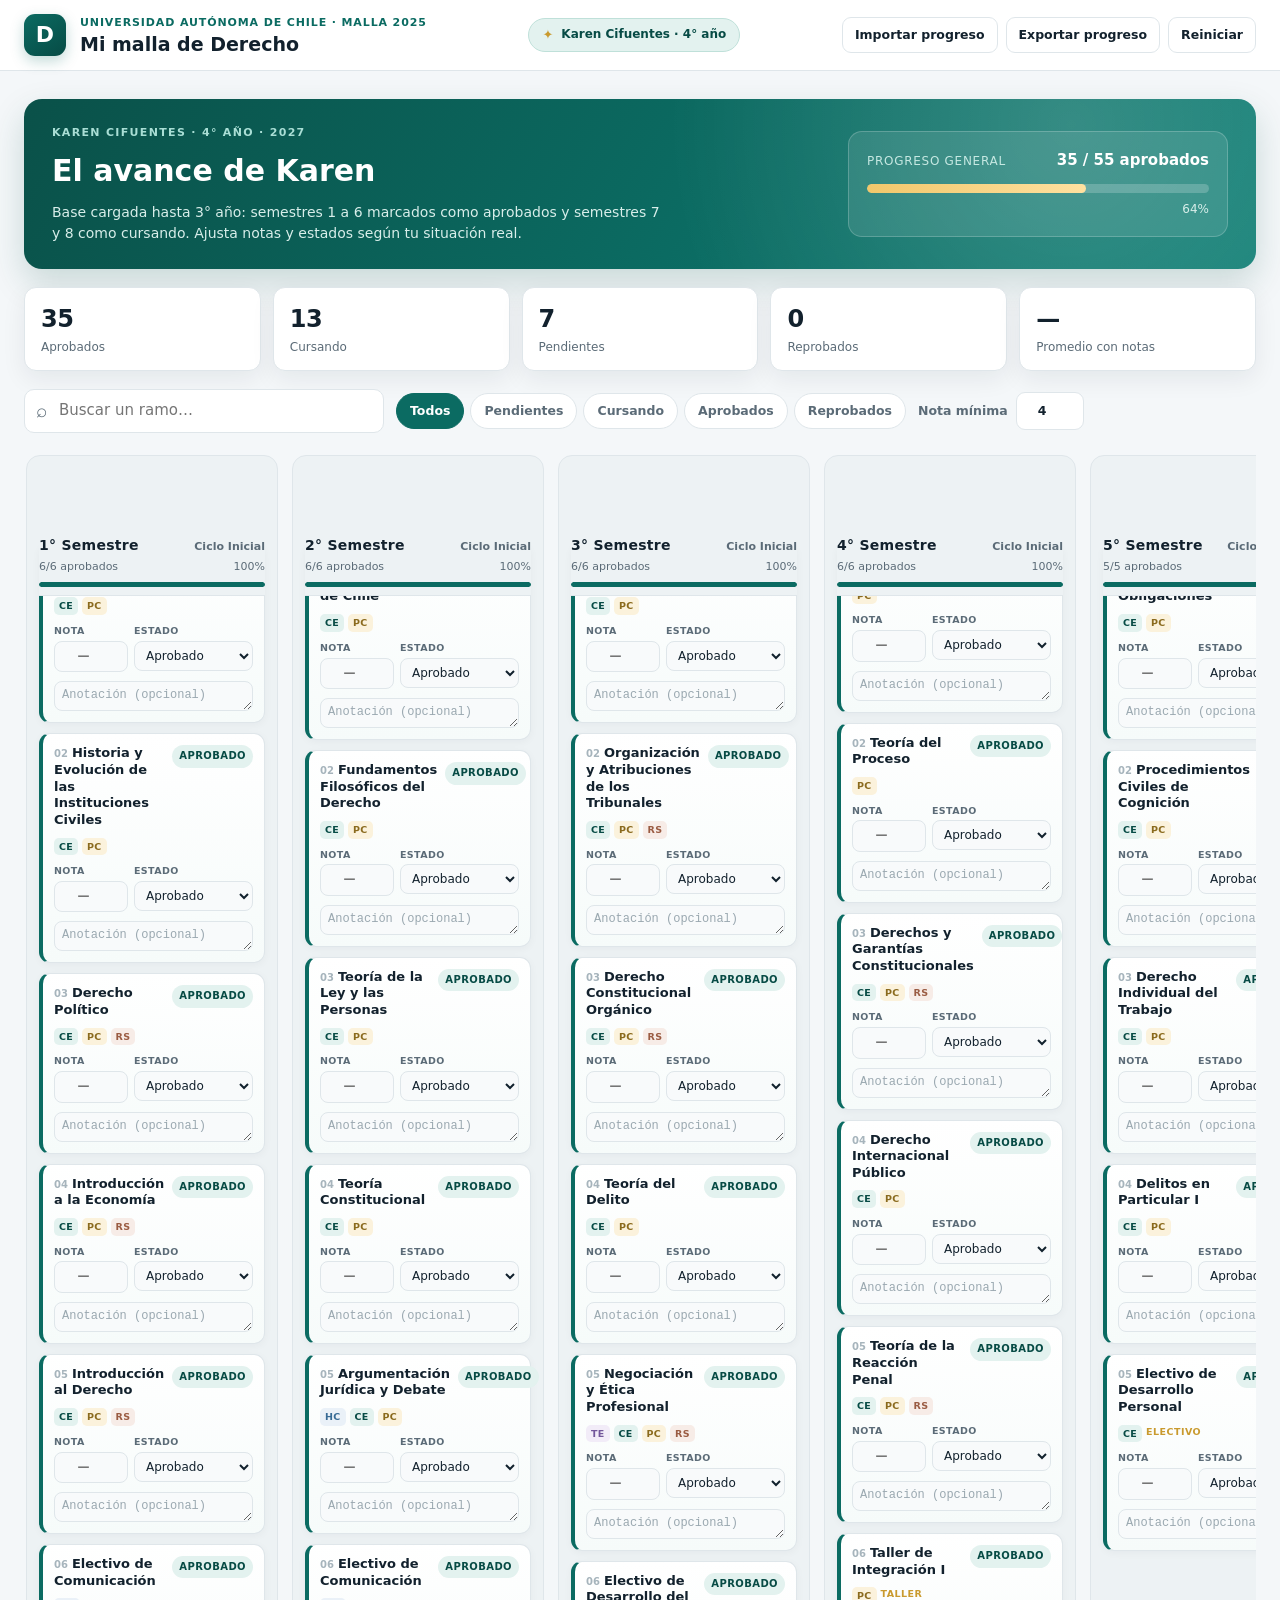
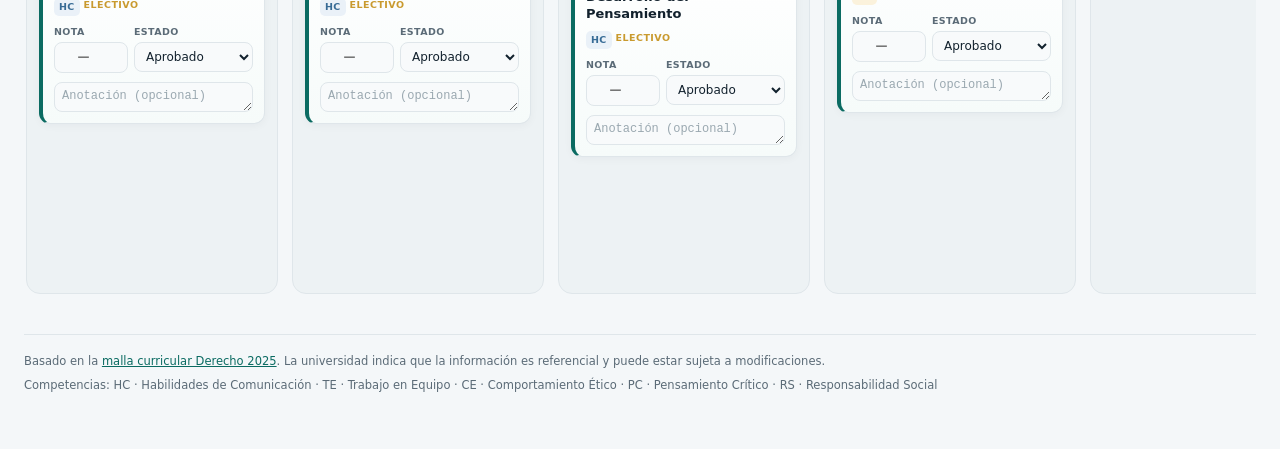
==== karen.html @ bddf2eb9 "Add files via upload" ====
<!doctype html>
<html lang="es-CL">
<head>
  <meta charset="utf-8">
  <meta name="viewport" content="width=device-width, initial-scale=1">
  <meta name="description" content="Seguimiento personal de notas y avance de la malla de Derecho 2025 de la Universidad Autónoma de Chile.">
  <title>La malla de Karen · Derecho UAutónoma 2025</title>
  <link rel="stylesheet" href="styles.css">
</head>
<body>
  <header class="topbar">
    <div class="topbar-inner">
      <div class="brand">
        <div class="brand-mark" aria-hidden="true">D</div>
        <div>
          <p class="brand-kicker">Universidad Autónoma de Chile · Malla 2025</p>
          <h1>Mi malla de Derecho</h1>
        </div>
      </div>
      <div class="perfil-chip" id="perfil-chip" hidden></div>
      <div class="topbar-actions">
        <button type="button" class="btn btn-ghost" id="btn-importar">Importar progreso</button>
        <button type="button" class="btn btn-ghost" id="btn-exportar">Exportar progreso</button>
        <button type="button" class="btn btn-ghost btn-danger" id="btn-reiniciar">Reiniciar</button>
        <input type="file" id="archivo-importar" accept="application/json,.json" hidden>
      </div>
    </div>
  </header>

  <main>
    <section class="hero" aria-labelledby="resumen-titulo">
      <div class="hero-copy">
        <p class="eyebrow">Licenciatura en Ciencias Jurídicas · Abogacía</p>
        <h2 id="resumen-titulo">Tu avance, ramo a ramo</h2>
        <p class="hero-text">
          Anota tus calificaciones y comentarios. Los ramos con nota igual o superior al mínimo
          se marcan automáticamente como aprobados. Todo se guarda en este navegador.
        </p>
      </div>

      <div class="progress-card">
        <div class="progress-head">
          <span class="progress-label">Progreso general</span>
          <strong id="avance-texto">0 / 55 aprobados</strong>
        </div>
        <div class="progress-track" role="progressbar" aria-valuemin="0" aria-valuemax="100" aria-valuenow="0" id="avance-barra">
          <div class="progress-fill" id="avance-fill"></div>
        </div>
        <span class="progress-pct" id="avance-pct">0%</span>
      </div>
    </section>

    <section class="stats" aria-label="Resumen de tu situación">
      <article class="stat">
        <span class="stat-value" id="stat-aprobados">0</span>
        <span class="stat-label">Aprobados</span>
      </article>
      <article class="stat">
        <span class="stat-value" id="stat-cursando">0</span>
        <span class="stat-label">Cursando</span>
      </article>
      <article class="stat">
        <span class="stat-value" id="stat-pendientes">0</span>
        <span class="stat-label">Pendientes</span>
      </article>
      <article class="stat">
        <span class="stat-value" id="stat-reprobados">0</span>
        <span class="stat-label">Reprobados</span>
      </article>
      <article class="stat">
        <span class="stat-value" id="stat-promedio">—</span>
        <span class="stat-label">Promedio con notas</span>
      </article>
    </section>

    <section class="toolbar" aria-label="Filtros y búsqueda">
      <div class="search-wrap">
        <span class="search-icon" aria-hidden="true">⌕</span>
        <input type="search" id="busqueda" placeholder="Buscar un ramo…" aria-label="Buscar un ramo">
      </div>
      <div class="filters" id="filtros" role="group" aria-label="Filtrar por estado">
        <button type="button" class="chip active" data-filtro="todos">Todos</button>
        <button type="button" class="chip" data-filtro="pendiente">Pendientes</button>
        <button type="button" class="chip" data-filtro="cursando">Cursando</button>
        <button type="button" class="chip" data-filtro="aprobado">Aprobados</button>
        <button type="button" class="chip" data-filtro="reprobado">Reprobados</button>
      </div>
      <label class="minima">
        Nota mínima
        <input type="number" id="nota-minima" min="1" max="7" step="0.1" value="4" aria-label="Nota mínima de aprobación">
      </label>
    </section>

    <section class="malla" id="malla" aria-label="Malla curricular por semestre"></section>

    <p class="empty-state" id="empty-state" hidden>No hay ramos que coincidan con tu búsqueda o filtro.</p>

    <footer class="footer">
      <p>
        Basado en la <a href="https://admision.uautonoma.cl/content/uploads/2025/01/Malla-Derecho-2025.pdf" target="_blank" rel="noopener noreferrer">malla curricular Derecho 2025</a>.
        La universidad indica que la información es referencial y puede estar sujeta a modificaciones.
      </p>
      <p class="leyenda">
        Competencias: HC · Habilidades de Comunicación · TE · Trabajo en Equipo · CE · Comportamiento Ético ·
        PC · Pensamiento Crítico · RS · Responsabilidad Social
      </p>
    </footer>
  </main>

  <div class="toast" id="toast" role="status" aria-live="polite"></div>

  <script src="perfil-karen.js"></script>
  <script src="data.js"></script>
  <script src="app.js"></script>
</body>
</html>
---- styles.css ----
:root {
  --bg: #f4f7f9;
  --surface: #ffffff;
  --surface-soft: #f8fafb;
  --ink: #12212d;
  --ink-soft: #5b6b77;
  --line: #dfe6ea;
  --brand: #0b6b62;
  --brand-dark: #074b45;
  --brand-soft: #e3f2ef;
  --gold: #c99a2e;
  --gold-soft: #fbf2dc;
  --danger: #b4473f;
  --danger-soft: #fae9e7;
  --blue: #2f6f9e;
  --blue-soft: #e7f1f8;
  --shadow: 0 8px 24px rgba(18, 33, 45, 0.07);
  --radius: 14px;
}

* { box-sizing: border-box; }

html { scroll-behavior: smooth; }

body {
  margin: 0;
  min-height: 100vh;
  background: var(--bg);
  color: var(--ink);
  font-family: "Segoe UI", Inter, system-ui, -apple-system, sans-serif;
  font-size: 15px;
  line-height: 1.45;
}

button, input, select { font: inherit; }
button { cursor: pointer; }

.topbar {
  position: sticky;
  top: 0;
  z-index: 20;
  background: rgba(255, 255, 255, 0.94);
  backdrop-filter: blur(10px);
  border-bottom: 1px solid var(--line);
}

.topbar-inner {
  max-width: 1480px;
  margin: 0 auto;
  padding: 14px 24px;
  display: flex;
  align-items: center;
  justify-content: space-between;
  gap: 20px;
  flex-wrap: wrap;
}

.brand { display: flex; align-items: center; gap: 14px; }

.brand-mark {
  width: 42px;
  height: 42px;
  border-radius: 11px;
  background: linear-gradient(145deg, var(--brand), var(--brand-dark));
  color: #fff;
  display: grid;
  place-items: center;
  font-weight: 800;
  font-size: 22px;
  box-shadow: 0 5px 14px rgba(11, 107, 98, 0.25);
}

.brand-kicker {
  margin: 0 0 2px;
  font-size: 11px;
  letter-spacing: 0.08em;
  text-transform: uppercase;
  color: var(--brand);
  font-weight: 700;
}

.brand h1 { margin: 0; font-size: 19px; line-height: 1.2; }

.perfil-chip {
  display: flex;
  align-items: center;
  gap: 8px;
  background: var(--brand-soft);
  color: var(--brand-dark);
  border: 1px solid #bfe0d9;
  border-radius: 999px;
  padding: 7px 13px;
  font-size: 12px;
  font-weight: 700;
}

.perfil-chip::before {
  content: "✦";
  color: var(--gold);
  font-size: 13px;
}

.topbar-actions { display: flex; gap: 8px; flex-wrap: wrap; }

.btn {
  border: 1px solid var(--line);
  background: var(--surface);
  color: var(--ink);
  border-radius: 9px;
  padding: 8px 12px;
  font-size: 12.5px;
  font-weight: 600;
  transition: background 0.15s, border-color 0.15s, color 0.15s;
}

.btn:hover { background: var(--surface-soft); border-color: #c6d2d8; }
.btn-danger:hover { color: var(--danger); border-color: #e2b7b3; background: var(--danger-soft); }

main {
  max-width: 1480px;
  margin: 0 auto;
  padding: 28px 24px 48px;
}

.hero {
  display: grid;
  grid-template-columns: minmax(0, 1fr) minmax(280px, 380px);
  gap: 28px;
  align-items: center;
  padding: 26px 28px;
  border-radius: 18px;
  color: #fff;
  background:
    radial-gradient(circle at 85% 15%, rgba(255, 255, 255, 0.16), transparent 38%),
    linear-gradient(120deg, #0a5149, #0b6b62 55%, #128076);
  box-shadow: 0 14px 34px rgba(7, 75, 69, 0.18);
}

.eyebrow {
  margin: 0 0 8px;
  font-size: 11px;
  letter-spacing: 0.12em;
  text-transform: uppercase;
  color: #a9ded5;
  font-weight: 700;
}

.hero h2 { margin: 0 0 10px; font-size: clamp(22px, 3vw, 30px); }
.hero-text { margin: 0; max-width: 620px; color: #d8eeea; font-size: 14px; }

.progress-card {
  background: rgba(255, 255, 255, 0.1);
  border: 1px solid rgba(255, 255, 255, 0.2);
  border-radius: 14px;
  padding: 18px;
}

.progress-head {
  display: flex;
  justify-content: space-between;
  align-items: baseline;
  gap: 12px;
  margin-bottom: 12px;
}

.progress-label { color: #c6e8e2; font-size: 12px; text-transform: uppercase; letter-spacing: 0.06em; }
.progress-head strong { font-size: 15px; }

.progress-track {
  height: 9px;
  background: rgba(255, 255, 255, 0.2);
  border-radius: 999px;
  overflow: hidden;
}

.progress-fill {
  height: 100%;
  width: 0%;
  border-radius: inherit;
  background: linear-gradient(90deg, #f1c76b, #ffe1a0);
  transition: width 0.35s ease;
}

.progress-pct { display: block; margin-top: 8px; font-size: 12px; color: #d8eeea; text-align: right; }

.stats {
  display: grid;
  grid-template-columns: repeat(5, minmax(0, 1fr));
  gap: 12px;
  margin: 18px 0;
}

.stat {
  background: var(--surface);
  border: 1px solid var(--line);
  border-radius: 12px;
  padding: 14px 16px;
  box-shadow: var(--shadow);
  display: flex;
  flex-direction: column;
  gap: 2px;
}

.stat-value { font-size: 24px; font-weight: 750; letter-spacing: -0.02em; }
.stat-label { font-size: 12px; color: var(--ink-soft); }

.toolbar {
  display: flex;
  align-items: center;
  gap: 12px;
  flex-wrap: wrap;
  margin-bottom: 18px;
}

.search-wrap { position: relative; flex: 1 1 240px; max-width: 360px; }
.search-icon { position: absolute; left: 12px; top: 50%; transform: translateY(-52%); color: var(--ink-soft); font-size: 19px; }

.search-wrap input {
  width: 100%;
  padding: 10px 12px 10px 34px;
  border: 1px solid var(--line);
  border-radius: 10px;
  background: var(--surface);
  color: var(--ink);
  outline: none;
}

.search-wrap input:focus, .minima input:focus { border-color: var(--brand); box-shadow: 0 0 0 3px var(--brand-soft); }

.filters { display: flex; gap: 6px; flex-wrap: wrap; }

.chip {
  border: 1px solid var(--line);
  background: var(--surface);
  color: var(--ink-soft);
  border-radius: 999px;
  padding: 8px 13px;
  font-size: 12.5px;
  font-weight: 600;
}

.chip:hover { border-color: #c6d2d8; color: var(--ink); }
.chip.active { background: var(--brand); border-color: var(--brand); color: #fff; }

.minima {
  display: flex;
  align-items: center;
  gap: 8px;
  font-size: 12.5px;
  color: var(--ink-soft);
  font-weight: 600;
}

.minima input {
  width: 68px;
  padding: 9px 8px;
  border: 1px solid var(--line);
  border-radius: 9px;
  background: var(--surface);
  color: var(--ink);
  outline: none;
  text-align: center;
}

.malla {
  display: grid;
  grid-auto-flow: column;
  grid-auto-columns: minmax(252px, 1fr);
  gap: 14px;
  overflow-x: auto;
  padding: 4px 2px 18px;
  scrollbar-color: #b9c7cd transparent;
}

.semestre {
  background: #edf2f4;
  border: 1px solid var(--line);
  border-radius: var(--radius);
  padding: 12px;
  display: flex;
  flex-direction: column;
  gap: 10px;
  min-width: 0;
}

.semestre-head {
  position: sticky;
  top: 76px;
  background: #edf2f4;
  padding: 4px 0 8px;
  z-index: 2;
  border-bottom: 1px solid var(--line);
}

.semestre-title {
  display: flex;
  align-items: baseline;
  justify-content: space-between;
  gap: 8px;
}

.semestre-title h3 { margin: 0; font-size: 14px; letter-spacing: 0.02em; }
.semestre-title span { font-size: 11px; color: var(--ink-soft); font-weight: 600; }

.semestre-sub { display: flex; justify-content: space-between; font-size: 11px; color: var(--ink-soft); margin-top: 4px; }

.semestre-track { height: 5px; background: #d7e0e4; border-radius: 999px; margin-top: 7px; overflow: hidden; }
.semestre-fill { height: 100%; background: var(--brand); border-radius: inherit; transition: width 0.3s ease; }

.curso {
  background: var(--surface);
  border: 1px solid var(--line);
  border-left: 4px solid #c9d3d8;
  border-radius: 11px;
  padding: 11px;
  box-shadow: 0 2px 8px rgba(18, 33, 45, 0.04);
  display: flex;
  flex-direction: column;
  gap: 9px;
}

.curso.aprobado { border-left-color: var(--brand); background: linear-gradient(180deg, #fff, #f6fbfa); }
.curso.cursando { border-left-color: var(--blue); background: linear-gradient(180deg, #fff, #f6fafd); }
.curso.reprobado { border-left-color: var(--danger); background: linear-gradient(180deg, #fff, #fdf7f6); }

.curso-top { display: flex; justify-content: space-between; align-items: flex-start; gap: 8px; }
.curso-nombre { margin: 0; font-size: 13px; font-weight: 700; line-height: 1.28; }
.curso-num { color: #a6b4bc; font-size: 10px; font-weight: 700; margin-right: 4px; }

.estado {
  flex: 0 0 auto;
  font-size: 10px;
  font-weight: 700;
  text-transform: uppercase;
  letter-spacing: 0.04em;
  border-radius: 999px;
  padding: 4px 7px;
  background: #eef2f4;
  color: var(--ink-soft);
  white-space: nowrap;
}

.estado.aprobado { background: var(--brand-soft); color: var(--brand-dark); }
.estado.cursando { background: var(--blue-soft); color: var(--blue); }
.estado.reprobado { background: var(--danger-soft); color: var(--danger); }

.tags { display: flex; gap: 4px; flex-wrap: wrap; }

.tag {
  font-size: 9.5px;
  font-weight: 800;
  border-radius: 5px;
  padding: 2px 5px;
  background: #f0f3f5;
  color: #61717c;
  letter-spacing: 0.03em;
}

.tag-HC { background: #eaf1f8; color: #376b95; }
.tag-TE { background: #f2ecf8; color: #73579b; }
.tag-CE { background: var(--brand-soft); color: var(--brand-dark); }
.tag-PC { background: var(--gold-soft); color: #8a6a1d; }
.tag-RS { background: #f7ece7; color: #9a5b42; }

.tipo {
  font-size: 9.5px;
  font-weight: 700;
  text-transform: uppercase;
  letter-spacing: 0.05em;
  color: var(--gold);
}

.curso-controles { display: grid; grid-template-columns: 74px 1fr; gap: 6px; }

.campo { display: flex; flex-direction: column; gap: 3px; }
.campo span { font-size: 9.5px; text-transform: uppercase; letter-spacing: 0.04em; color: var(--ink-soft); font-weight: 700; }

.campo input, .campo select, .comentario {
  width: 100%;
  border: 1px solid var(--line);
  border-radius: 8px;
  background: var(--surface-soft);
  color: var(--ink);
  padding: 6px 7px;
  font-size: 12px;
  outline: none;
}

.campo input:focus, .campo select:focus, .comentario:focus { border-color: var(--brand); box-shadow: 0 0 0 2px var(--brand-soft); }
.campo input { text-align: center; font-weight: 700; }

.comentario { resize: vertical; min-height: 30px; line-height: 1.3; }
.comentario::placeholder { color: #9aa8b0; }

.empty-state {
  text-align: center;
  color: var(--ink-soft);
  background: var(--surface);
  border: 1px dashed var(--line);
  border-radius: 12px;
  padding: 32px;
}

.footer {
  margin-top: 22px;
  padding-top: 18px;
  border-top: 1px solid var(--line);
  color: var(--ink-soft);
  font-size: 11.5px;
}

.footer p { margin: 0 0 6px; }
.footer a { color: var(--brand); }
.leyenda { line-height: 1.7; }

.toast {
  position: fixed;
  bottom: 24px;
  left: 50%;
  transform: translate(-50%, 20px);
  background: var(--ink);
  color: #fff;
  padding: 11px 16px;
  border-radius: 10px;
  font-size: 13px;
  opacity: 0;
  pointer-events: none;
  transition: opacity 0.2s, transform 0.2s;
  z-index: 50;
}

.toast.visible { opacity: 1; transform: translate(-50%, 0); }

@media (max-width: 900px) {
  .hero { grid-template-columns: 1fr; }
  .stats { grid-template-columns: repeat(3, minmax(0, 1fr)); }
}

@media (max-width: 620px) {
  .topbar-inner, main { padding-left: 14px; padding-right: 14px; }
  .topbar-actions .btn { flex: 1 1 auto; }
  .stats { grid-template-columns: repeat(2, minmax(0, 1fr)); }
  .malla { grid-auto-columns: minmax(88%, 88%); }
  .semestre-head { top: 118px; }
  .toolbar { align-items: stretch; }
  .search-wrap { max-width: none; }
}
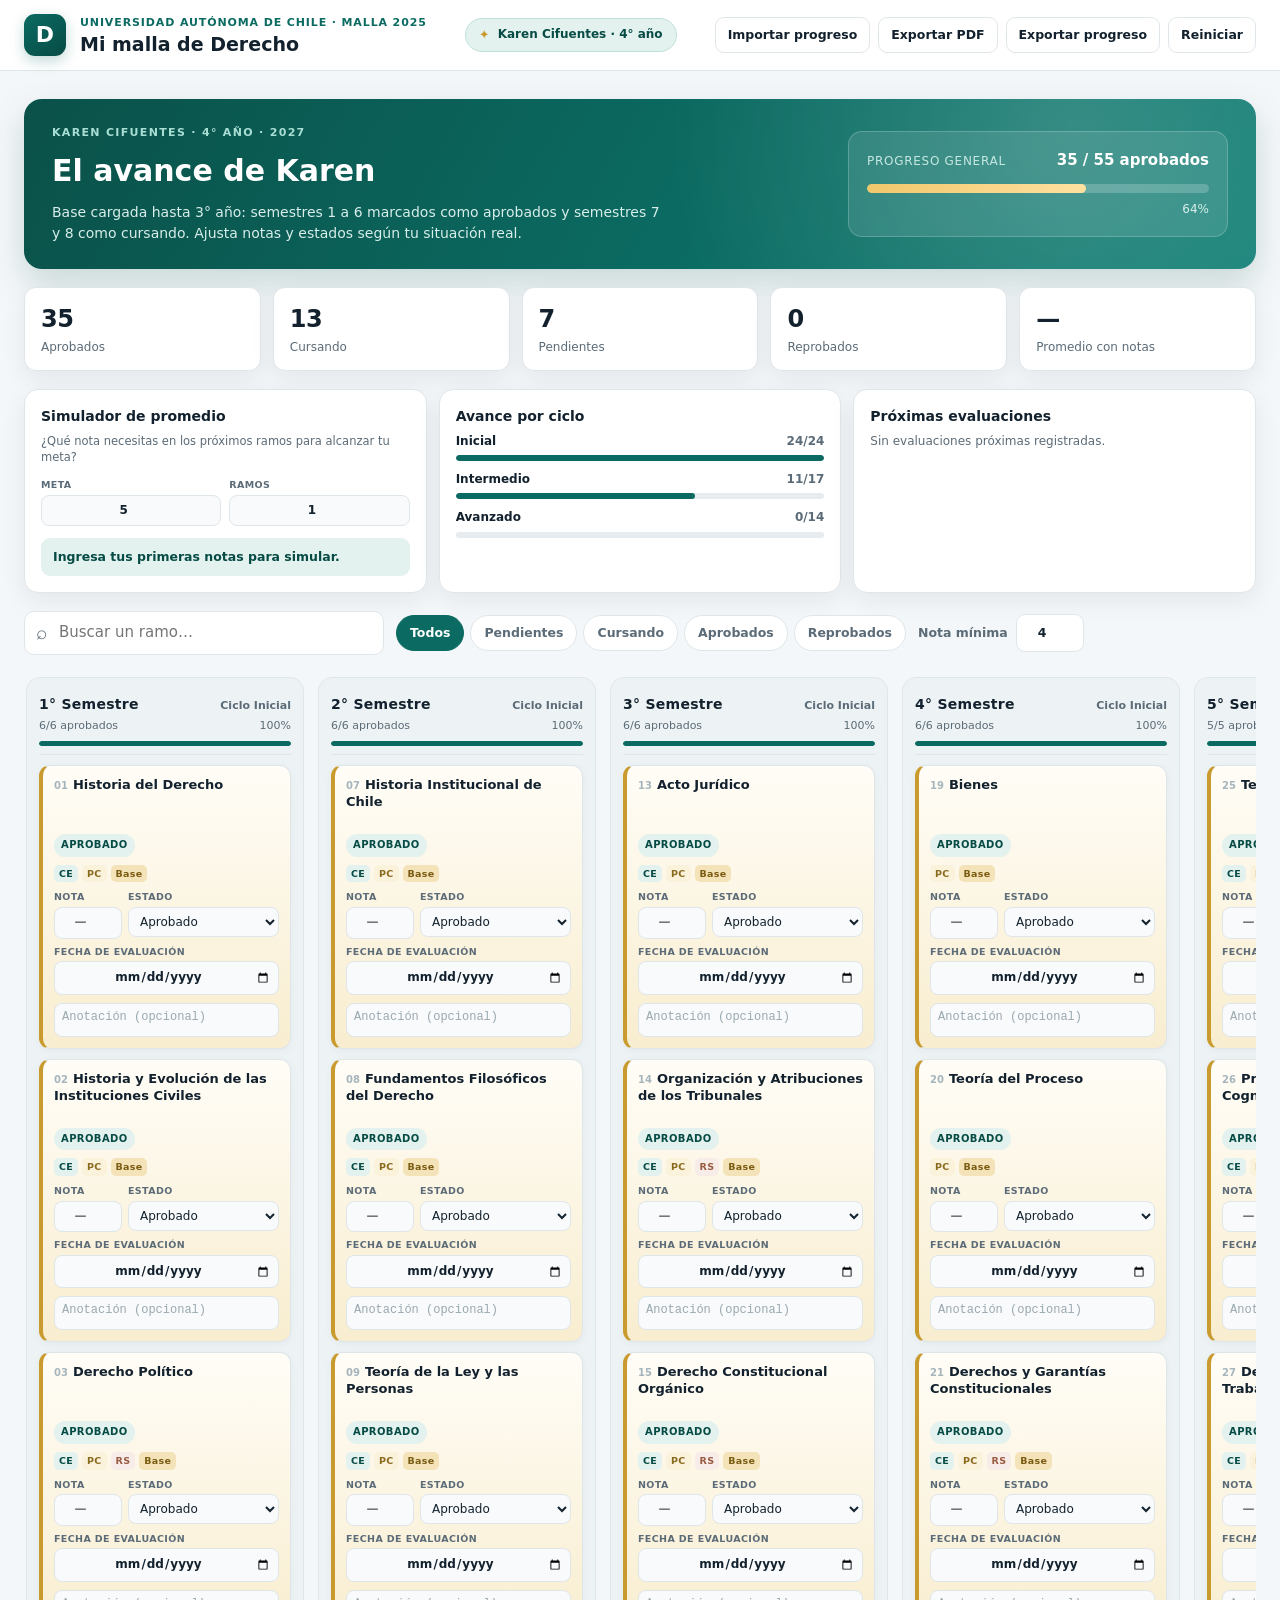
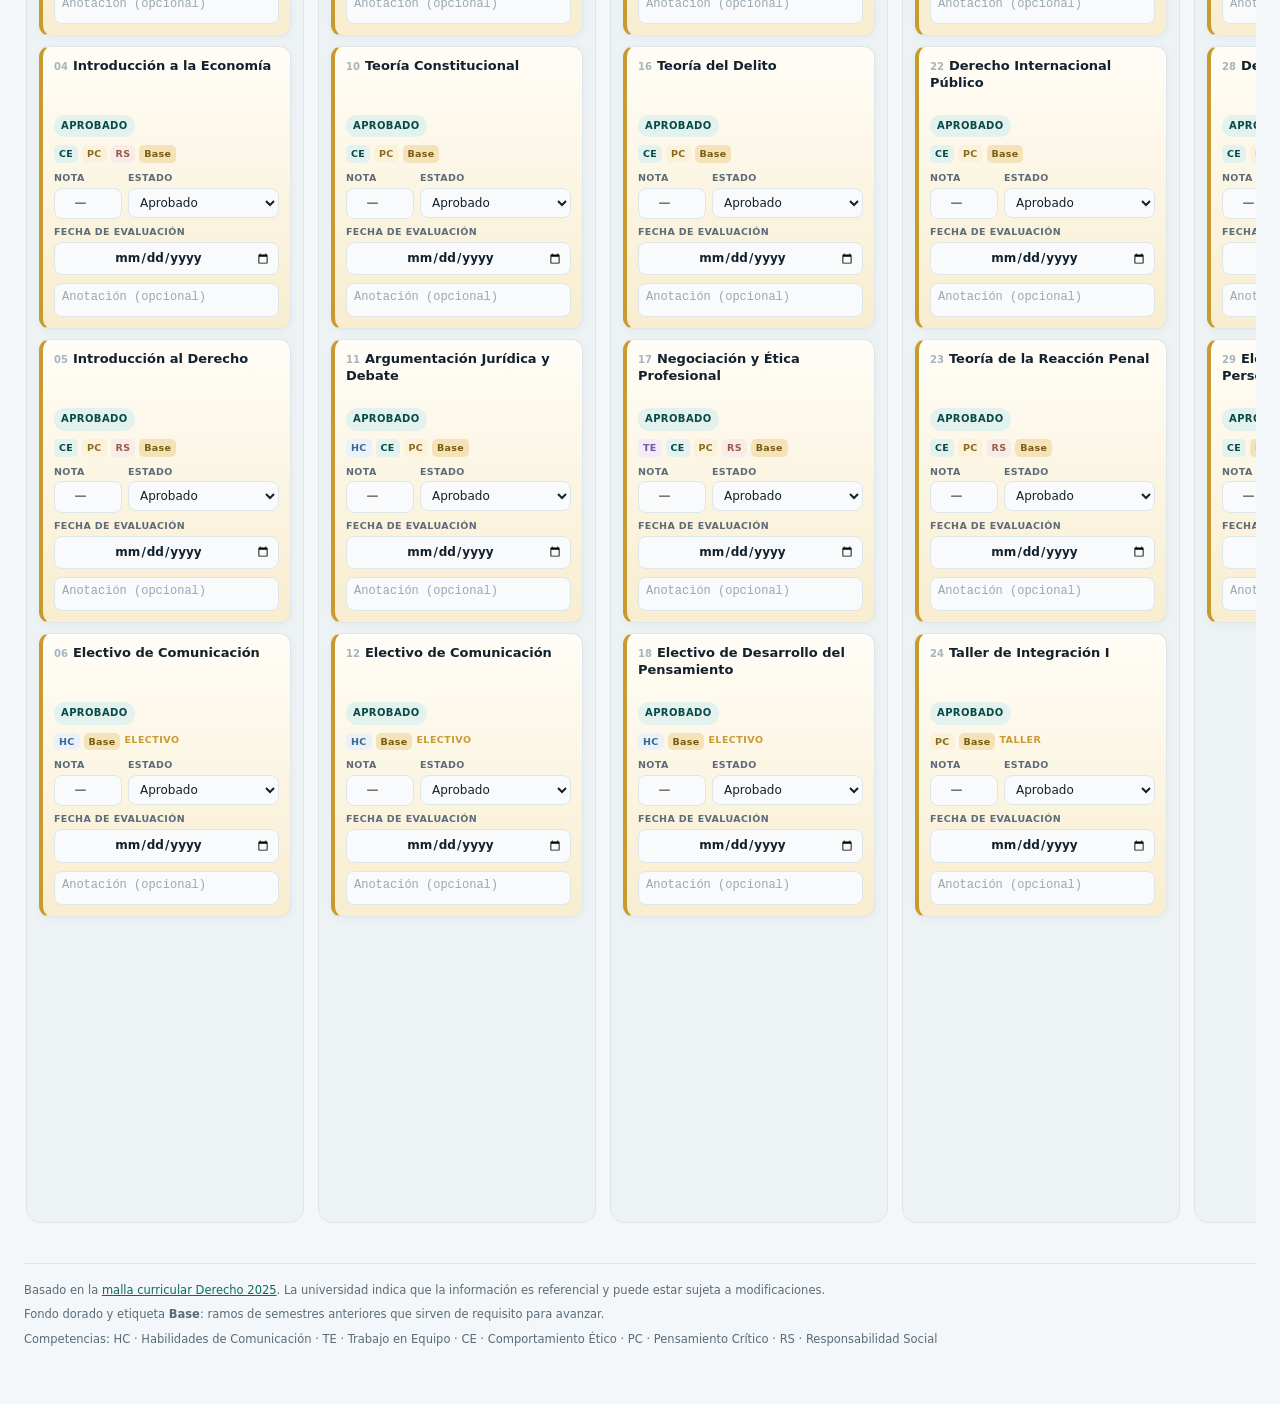
==== commit 36f85389: "Add files via upload" ====
--- a/karen.html
+++ b/karen.html
@@ -5,7 +5,560 @@
   <meta name="viewport" content="width=device-width, initial-scale=1">
   <meta name="description" content="Seguimiento personal de notas y avance de la malla de Derecho 2025 de la Universidad Autónoma de Chile.">
   <title>La malla de Karen · Derecho UAutónoma 2025</title>
-  <link rel="stylesheet" href="styles.css">
+  <style>
+:root {
+  --bg: #f4f7f9;
+  --surface: #ffffff;
+  --surface-soft: #f8fafb;
+  --ink: #12212d;
+  --ink-soft: #5b6b77;
+  --line: #dfe6ea;
+  --brand: #0b6b62;
+  --brand-dark: #074b45;
+  --brand-soft: #e3f2ef;
+  --gold: #c99a2e;
+  --gold-soft: #fbf2dc;
+  --danger: #b4473f;
+  --danger-soft: #fae9e7;
+  --blue: #2f6f9e;
+  --blue-soft: #e7f1f8;
+  --shadow: 0 8px 24px rgba(18, 33, 45, 0.07);
+  --radius: 14px;
+}
+
+* { box-sizing: border-box; }
+
+html { scroll-behavior: smooth; }
+
+body {
+  margin: 0;
+  min-height: 100vh;
+  background: var(--bg);
+  color: var(--ink);
+  font-family: "Segoe UI", Inter, system-ui, -apple-system, sans-serif;
+  font-size: 15px;
+  line-height: 1.45;
+}
+
+button, input, select { font: inherit; }
+button { cursor: pointer; }
+
+.topbar {
+  position: sticky;
+  top: 0;
+  z-index: 20;
+  background: rgba(255, 255, 255, 0.94);
+  backdrop-filter: blur(10px);
+  border-bottom: 1px solid var(--line);
+}
+
+.topbar-inner {
+  max-width: 1480px;
+  margin: 0 auto;
+  padding: 14px 24px;
+  display: flex;
+  align-items: center;
+  justify-content: space-between;
+  gap: 20px;
+  flex-wrap: wrap;
+}
+
+.brand { display: flex; align-items: center; gap: 14px; }
+
+.brand-mark {
+  width: 42px;
+  height: 42px;
+  border-radius: 11px;
+  background: linear-gradient(145deg, var(--brand), var(--brand-dark));
+  color: #fff;
+  display: grid;
+  place-items: center;
+  font-weight: 800;
+  font-size: 22px;
+  box-shadow: 0 5px 14px rgba(11, 107, 98, 0.25);
+}
+
+.brand-kicker {
+  margin: 0 0 2px;
+  font-size: 11px;
+  letter-spacing: 0.08em;
+  text-transform: uppercase;
+  color: var(--brand);
+  font-weight: 700;
+}
+
+.brand h1 { margin: 0; font-size: 19px; line-height: 1.2; }
+
+.perfil-chip {
+  display: flex;
+  align-items: center;
+  gap: 8px;
+  background: var(--brand-soft);
+  color: var(--brand-dark);
+  border: 1px solid #bfe0d9;
+  border-radius: 999px;
+  padding: 7px 13px;
+  font-size: 12px;
+  font-weight: 700;
+}
+
+.perfil-chip::before {
+  content: "✦";
+  color: var(--gold);
+  font-size: 13px;
+}
+
+.topbar-actions { display: flex; gap: 8px; flex-wrap: wrap; }
+
+.btn {
+  border: 1px solid var(--line);
+  background: var(--surface);
+  color: var(--ink);
+  border-radius: 9px;
+  padding: 8px 12px;
+  font-size: 12.5px;
+  font-weight: 600;
+  transition: background 0.15s, border-color 0.15s, color 0.15s;
+}
+
+.btn:hover { background: var(--surface-soft); border-color: #c6d2d8; }
+.btn-danger:hover { color: var(--danger); border-color: #e2b7b3; background: var(--danger-soft); }
+
+main {
+  max-width: 1480px;
+  margin: 0 auto;
+  padding: 28px 24px 48px;
+}
+
+.hero {
+  display: grid;
+  grid-template-columns: minmax(0, 1fr) minmax(280px, 380px);
+  gap: 28px;
+  align-items: center;
+  padding: 26px 28px;
+  border-radius: 18px;
+  color: #fff;
+  background:
+    radial-gradient(circle at 85% 15%, rgba(255, 255, 255, 0.16), transparent 38%),
+    linear-gradient(120deg, #0a5149, #0b6b62 55%, #128076);
+  box-shadow: 0 14px 34px rgba(7, 75, 69, 0.18);
+}
+
+.eyebrow {
+  margin: 0 0 8px;
+  font-size: 11px;
+  letter-spacing: 0.12em;
+  text-transform: uppercase;
+  color: #a9ded5;
+  font-weight: 700;
+}
+
+.hero h2 { margin: 0 0 10px; font-size: clamp(22px, 3vw, 30px); }
+.hero-text { margin: 0; max-width: 620px; color: #d8eeea; font-size: 14px; }
+
+.progress-card {
+  background: rgba(255, 255, 255, 0.1);
+  border: 1px solid rgba(255, 255, 255, 0.2);
+  border-radius: 14px;
+  padding: 18px;
+}
+
+.progress-head {
+  display: flex;
+  justify-content: space-between;
+  align-items: baseline;
+  gap: 12px;
+  margin-bottom: 12px;
+}
+
+.progress-label { color: #c6e8e2; font-size: 12px; text-transform: uppercase; letter-spacing: 0.06em; }
+.progress-head strong { font-size: 15px; }
+
+.progress-track {
+  height: 9px;
+  background: rgba(255, 255, 255, 0.2);
+  border-radius: 999px;
+  overflow: hidden;
+}
+
+.progress-fill {
+  height: 100%;
+  width: 0%;
+  border-radius: inherit;
+  background: linear-gradient(90deg, #f1c76b, #ffe1a0);
+  transition: width 0.35s ease;
+}
+
+.progress-pct { display: block; margin-top: 8px; font-size: 12px; color: #d8eeea; text-align: right; }
+
+.stats {
+  display: grid;
+  grid-template-columns: repeat(5, minmax(0, 1fr));
+  gap: 12px;
+  margin: 18px 0;
+}
+
+.stat {
+  background: var(--surface);
+  border: 1px solid var(--line);
+  border-radius: 12px;
+  padding: 14px 16px;
+  box-shadow: var(--shadow);
+  display: flex;
+  flex-direction: column;
+  gap: 2px;
+}
+
+.stat-value { font-size: 24px; font-weight: 750; letter-spacing: -0.02em; }
+.stat-label { font-size: 12px; color: var(--ink-soft); }
+
+.extras {
+  display: grid;
+  grid-template-columns: repeat(3, minmax(0, 1fr));
+  gap: 12px;
+  margin: 18px 0;
+}
+
+.extra-card {
+  background: var(--surface);
+  border: 1px solid var(--line);
+  border-radius: var(--radius);
+  padding: 16px;
+  box-shadow: var(--shadow);
+}
+
+.extra-card h3 { margin: 0 0 6px; font-size: 14px; }
+.extra-desc { margin: 0 0 12px; font-size: 11.5px; color: var(--ink-soft); }
+
+.simulador-controles { display: grid; grid-template-columns: 1fr 1fr; gap: 8px; }
+.simulador-resultado {
+  margin: 12px 0 0;
+  padding: 10px 12px;
+  border-radius: 9px;
+  background: var(--brand-soft);
+  color: var(--brand-dark);
+  font-size: 12.5px;
+  font-weight: 600;
+}
+
+.ciclos-lista { display: flex; flex-direction: column; gap: 10px; }
+.ciclo-item-head { display: flex; justify-content: space-between; font-size: 12px; margin-bottom: 5px; }
+.ciclo-item-head span { color: var(--ink-soft); font-weight: 700; }
+.ciclo-track { height: 6px; background: #e6ecef; border-radius: 999px; overflow: hidden; }
+.ciclo-fill { height: 100%; background: var(--brand); border-radius: inherit; }
+
+.fechas-lista { display: flex; flex-direction: column; gap: 7px; }
+.fecha-item { display: flex; align-items: center; gap: 9px; font-size: 12px; }
+.fecha-numero {
+  flex: 0 0 auto;
+  background: var(--gold-soft);
+  color: #7a5c12;
+  border-radius: 7px;
+  padding: 4px 7px;
+  font-size: 11px;
+  font-weight: 800;
+}
+.fecha-nombre { overflow: hidden; text-overflow: ellipsis; white-space: nowrap; }
+.fechas-vacio { margin: 0; font-size: 12px; color: var(--ink-soft); }
+
+.print-header { display: none; }
+
+.toolbar {
+  display: flex;
+  align-items: center;
+  gap: 12px;
+  flex-wrap: wrap;
+  margin-bottom: 18px;
+}
+
+.search-wrap { position: relative; flex: 1 1 240px; max-width: 360px; }
+.search-icon { position: absolute; left: 12px; top: 50%; transform: translateY(-52%); color: var(--ink-soft); font-size: 19px; }
+
+.search-wrap input {
+  width: 100%;
+  padding: 10px 12px 10px 34px;
+  border: 1px solid var(--line);
+  border-radius: 10px;
+  background: var(--surface);
+  color: var(--ink);
+  outline: none;
+}
+
+.search-wrap input:focus, .minima input:focus { border-color: var(--brand); box-shadow: 0 0 0 3px var(--brand-soft); }
+
+.filters { display: flex; gap: 6px; flex-wrap: wrap; }
+
+.chip {
+  border: 1px solid var(--line);
+  background: var(--surface);
+  color: var(--ink-soft);
+  border-radius: 999px;
+  padding: 8px 13px;
+  font-size: 12.5px;
+  font-weight: 600;
+}
+
+.chip:hover { border-color: #c6d2d8; color: var(--ink); }
+.chip.active { background: var(--brand); border-color: var(--brand); color: #fff; }
+
+.minima {
+  display: flex;
+  align-items: center;
+  gap: 8px;
+  font-size: 12.5px;
+  color: var(--ink-soft);
+  font-weight: 600;
+}
+
+.minima input {
+  width: 68px;
+  padding: 9px 8px;
+  border: 1px solid var(--line);
+  border-radius: 9px;
+  background: var(--surface);
+  color: var(--ink);
+  outline: none;
+  text-align: center;
+}
+
+.malla {
+  display: grid;
+  grid-auto-flow: column;
+  grid-auto-columns: minmax(278px, 1fr);
+  gap: 14px;
+  overflow-x: auto;
+  padding: 4px 2px 18px;
+  scrollbar-color: #b9c7cd transparent;
+}
+
+.semestre {
+  background: #edf2f4;
+  border: 1px solid var(--line);
+  border-radius: var(--radius);
+  padding: 12px;
+  display: flex;
+  flex-direction: column;
+  gap: 10px;
+  min-width: 0;
+}
+
+.semestre-head {
+  background: #edf2f4;
+  padding: 4px 0 8px;
+  border-bottom: 1px solid var(--line);
+}
+
+.semestre-title {
+  display: flex;
+  align-items: baseline;
+  justify-content: space-between;
+  gap: 8px;
+}
+
+.semestre-title h3 { margin: 0; font-size: 14px; letter-spacing: 0.02em; }
+.semestre-title span { font-size: 11px; color: var(--ink-soft); font-weight: 600; }
+
+.semestre-sub { display: flex; justify-content: space-between; font-size: 11px; color: var(--ink-soft); margin-top: 4px; }
+
+.semestre-track { height: 5px; background: #d7e0e4; border-radius: 999px; margin-top: 7px; overflow: hidden; }
+.semestre-fill { height: 100%; background: var(--brand); border-radius: inherit; transition: width 0.3s ease; }
+
+.curso {
+  background: var(--surface);
+  border: 1px solid var(--line);
+  border-left: 4px solid #c9d3d8;
+  border-radius: 11px;
+  padding: 11px;
+  box-shadow: 0 2px 8px rgba(18, 33, 45, 0.04);
+  display: flex;
+  flex-direction: column;
+  align-items: stretch;
+  gap: 8px;
+  min-height: 218px;
+}
+
+.curso.aprobado { border-left-color: var(--brand); background: linear-gradient(180deg, #fff, #f6fbfa); }
+.curso.cursando { border-left-color: var(--blue); background: linear-gradient(180deg, #fff, #f6fafd); }
+.curso.reprobado { border-left-color: var(--danger); background: linear-gradient(180deg, #fff, #fdf7f6); }
+.curso.requisito { border-left-color: var(--gold); background: linear-gradient(180deg, #fffdf7, #fbf1d9); }
+.curso.requisito.aprobado { background: linear-gradient(180deg, #fffdf7, #f8edcf); }
+
+.curso-top { display: flex; flex-direction: column; align-items: flex-start; gap: 6px; }
+.curso-nombre {
+  margin: 0;
+  width: 100%;
+  min-height: 51px;
+  font-size: 13px;
+  font-weight: 700;
+  line-height: 1.3;
+  overflow-wrap: anywhere;
+}
+.curso-num { color: #a6b4bc; font-size: 10px; font-weight: 700; margin-right: 5px; }
+
+.estado {
+  align-self: flex-start;
+  font-size: 10px;
+  font-weight: 700;
+  text-transform: uppercase;
+  letter-spacing: 0.04em;
+  border-radius: 999px;
+  padding: 4px 7px;
+  background: #eef2f4;
+  color: var(--ink-soft);
+  white-space: nowrap;
+}
+
+.estado.aprobado { background: var(--brand-soft); color: var(--brand-dark); }
+.estado.cursando { background: var(--blue-soft); color: var(--blue); }
+.estado.reprobado { background: var(--danger-soft); color: var(--danger); }
+
+.tags { display: flex; gap: 4px; flex-wrap: wrap; }
+
+.tag {
+  font-size: 9.5px;
+  font-weight: 800;
+  border-radius: 5px;
+  padding: 2px 5px;
+  background: #f0f3f5;
+  color: #61717c;
+  letter-spacing: 0.03em;
+}
+
+.tag-HC { background: #eaf1f8; color: #376b95; }
+.tag-TE { background: #f2ecf8; color: #73579b; }
+.tag-CE { background: var(--brand-soft); color: var(--brand-dark); }
+.tag-PC { background: var(--gold-soft); color: #8a6a1d; }
+.tag-RS { background: #f7ece7; color: #9a5b42; }
+.tag-base { background: #f4e2b8; color: #7a5c12; }
+
+.tipo {
+  font-size: 9.5px;
+  font-weight: 700;
+  text-transform: uppercase;
+  letter-spacing: 0.05em;
+  color: var(--gold);
+}
+
+.curso-controles { display: grid; grid-template-columns: 68px 1fr; gap: 6px; }
+.campo-fecha { grid-column: 1 / -1; }
+.campo-fecha input { text-align: left; font-size: 11px; }
+
+.campo { display: flex; flex-direction: column; gap: 3px; }
+.campo span { font-size: 9.5px; text-transform: uppercase; letter-spacing: 0.04em; color: var(--ink-soft); font-weight: 700; }
+
+.campo input, .campo select, .comentario {
+  width: 100%;
+  border: 1px solid var(--line);
+  border-radius: 8px;
+  background: var(--surface-soft);
+  color: var(--ink);
+  padding: 6px 7px;
+  font-size: 12px;
+  outline: none;
+}
+
+.campo input:focus, .campo select:focus, .comentario:focus { border-color: var(--brand); box-shadow: 0 0 0 2px var(--brand-soft); }
+.campo input { text-align: center; font-weight: 700; }
+
+.comentario { resize: none; height: 34px; min-height: 34px; line-height: 1.3; }
+.print-detalle { display: none; }
+.comentario::placeholder { color: #9aa8b0; }
+
+.empty-state {
+  text-align: center;
+  color: var(--ink-soft);
+  background: var(--surface);
+  border: 1px dashed var(--line);
+  border-radius: 12px;
+  padding: 32px;
+}
+
+.footer {
+  margin-top: 22px;
+  padding-top: 18px;
+  border-top: 1px solid var(--line);
+  color: var(--ink-soft);
+  font-size: 11.5px;
+}
+
+.footer p { margin: 0 0 6px; }
+.footer a { color: var(--brand); }
+.leyenda { line-height: 1.7; }
+
+.toast {
+  position: fixed;
+  bottom: 24px;
+  left: 50%;
+  transform: translate(-50%, 20px);
+  background: var(--ink);
+  color: #fff;
+  padding: 11px 16px;
+  border-radius: 10px;
+  font-size: 13px;
+  opacity: 0;
+  pointer-events: none;
+  transition: opacity 0.2s, transform 0.2s;
+  z-index: 50;
+}
+
+.toast.visible { opacity: 1; transform: translate(-50%, 0); }
+
+@media (max-width: 900px) {
+  .hero { grid-template-columns: 1fr; }
+  .stats { grid-template-columns: repeat(3, minmax(0, 1fr)); }
+  .extras { grid-template-columns: 1fr; }
+}
+
+@media (max-width: 620px) {
+  .topbar-inner, main { padding-left: 14px; padding-right: 14px; }
+  .topbar-actions .btn { flex: 1 1 auto; }
+  .stats { grid-template-columns: repeat(2, minmax(0, 1fr)); }
+  .malla { grid-auto-columns: minmax(88%, 88%); }
+  .semestre-head { top: 118px; }
+  .toolbar { align-items: stretch; }
+  .search-wrap { max-width: none; }
+}
+
+@media print {
+  @page { size: A4 landscape; margin: 10mm; }
+
+  body { background: #fff; font-size: 10px; }
+  .topbar, .toolbar, .extras, .toast, .footer a, .curso-controles, .comentario, .semestre-track { display: none !important; }
+  main { max-width: none; padding: 0; }
+
+  .print-header { display: block; font-size: 18px; font-weight: 800; margin-bottom: 8px; }
+  .hero {
+    background: #fff !important;
+    color: #000 !important;
+    box-shadow: none;
+    padding: 0 0 10px;
+    border-bottom: 2px solid #0b6b62;
+    border-radius: 0;
+  }
+  .eyebrow, .hero-text, .progress-card { display: none; }
+  .hero h2 { color: #000; font-size: 15px; margin: 0; }
+
+  .stats { grid-template-columns: repeat(5, 1fr); gap: 6px; margin: 10px 0; }
+  .stat { box-shadow: none; padding: 8px; }
+  .stat-value { font-size: 15px; }
+
+  .malla {
+    display: grid;
+    grid-template-columns: repeat(2, minmax(0, 1fr));
+    overflow: visible;
+    padding: 0;
+    gap: 8px;
+  }
+  .semestre { background: #fff; border: 1px solid #bbb; break-inside: avoid; padding: 8px; }
+  .semestre-head { position: static; background: #fff; padding: 0 0 6px; }
+  .curso { box-shadow: none; min-height: 0; break-inside: avoid; padding: 8px; }
+  .curso-nombre { min-height: 0; font-size: 11px; }
+  .print-detalle { display: block; margin: 4px 0 0; color: #555; font-size: 9px; }
+  .estado { font-size: 8px; }
+  .footer { margin-top: 10px; font-size: 9px; }
+}
+
+</style>
 </head>
 <body>
   <header class="topbar">
@@ -20,6 +573,7 @@
       <div class="perfil-chip" id="perfil-chip" hidden></div>
       <div class="topbar-actions">
         <button type="button" class="btn btn-ghost" id="btn-importar">Importar progreso</button>
+        <button type="button" class="btn btn-ghost" id="btn-pdf">Exportar PDF</button>
         <button type="button" class="btn btn-ghost" id="btn-exportar">Exportar progreso</button>
         <button type="button" class="btn btn-ghost btn-danger" id="btn-reiniciar">Reiniciar</button>
         <input type="file" id="archivo-importar" accept="application/json,.json" hidden>
@@ -73,6 +627,8 @@
       </article>
     </section>
 
+    <section class="extras" id="extras" aria-label="Herramientas adicionales"></section>
+
     <section class="toolbar" aria-label="Filtros y búsqueda">
       <div class="search-wrap">
         <span class="search-icon" aria-hidden="true">⌕</span>
@@ -95,10 +651,15 @@
 
     <p class="empty-state" id="empty-state" hidden>No hay ramos que coincidan con tu búsqueda o filtro.</p>
 
+    <div class="print-header" id="print-header"></div>
+
     <footer class="footer">
       <p>
         Basado en la <a href="https://admision.uautonoma.cl/content/uploads/2025/01/Malla-Derecho-2025.pdf" target="_blank" rel="noopener noreferrer">malla curricular Derecho 2025</a>.
         La universidad indica que la información es referencial y puede estar sujeta a modificaciones.
+      </p>
+      <p class="leyenda leyenda-base" id="leyenda-base" hidden>
+        Fondo dorado y etiqueta <strong>Base</strong>: ramos de semestres anteriores que sirven de requisito para avanzar.
       </p>
       <p class="leyenda">
         Competencias: HC · Habilidades de Comunicación · TE · Trabajo en Equipo · CE · Comportamiento Ético ·
@@ -109,8 +670,750 @@
 
   <div class="toast" id="toast" role="status" aria-live="polite"></div>
 
-  <script src="perfil-karen.js"></script>
-  <script src="data.js"></script>
-  <script src="app.js"></script>
+  <script>
+// Perfil personalizado de Karen Cifuentes.
+// Cargado solo por karen.html antes de data.js y app.js.
+
+const PERFIL = {
+  nombre: "Karen Cifuentes",
+  anioTexto: "4° año · 2027",
+  titulo: "La malla de Karen",
+  tituloResumen: "El avance de Karen",
+  chip: "Karen Cifuentes · 4° año",
+  textoHero: "Base cargada hasta 3° año: semestres 1 a 6 marcados como aprobados y semestres 7 y 8 como cursando. Ajusta notas y estados según tu situación real.",
+  minima: 4,
+  semestresAprobados: [1, 2, 3, 4, 5, 6],
+  semestresCursando: [7, 8],
+  semestresBase: [1, 2, 3, 4, 5, 6],
+  storageKey: "malla-derecho-2025-karen-cifuentes-v1"
+};
+
+</script>
+  <script>
+// Malla curricular Derecho 2025 — Universidad Autónoma de Chile
+// Fuente: https://admision.uautonoma.cl/content/uploads/2025/01/Malla-Derecho-2025.pdf
+// La malla indicada por la universidad es referencial y puede estar sujeta a modificaciones.
+
+const COMPETENCIAS = {
+  HC: "Habilidades de Comunicación",
+  TE: "Trabajo en Equipo",
+  CE: "Comportamiento Ético",
+  PC: "Pensamiento Crítico",
+  RS: "Responsabilidad Social"
+};
+
+const ORDEN_COMPETENCIAS = ["HC", "TE", "CE", "PC", "RS"];
+
+const MALLA = [
+  {
+    semestre: 1,
+    ciclo: "Inicial",
+    cursos: [
+      { id: "historia-derecho", nombre: "Historia del Derecho", tags: ["CE", "PC"] },
+      { id: "historia-evolucion-instituciones-civiles", nombre: "Historia y Evolución de las Instituciones Civiles", tags: ["CE", "PC"] },
+      { id: "derecho-politico", nombre: "Derecho Político", tags: ["CE", "PC", "RS"] },
+      { id: "introduccion-economia", nombre: "Introducción a la Economía", tags: ["CE", "PC", "RS"] },
+      { id: "introduccion-derecho", nombre: "Introducción al Derecho", tags: ["CE", "PC", "RS"] },
+      { id: "electivo-comunicacion-1", nombre: "Electivo de Comunicación", tags: ["HC"], tipo: "Electivo" }
+    ]
+  },
+  {
+    semestre: 2,
+    ciclo: "Inicial",
+    cursos: [
+      { id: "historia-institucional-chile", nombre: "Historia Institucional de Chile", tags: ["CE", "PC"] },
+      { id: "fundamentos-filosoficos-derecho", nombre: "Fundamentos Filosóficos del Derecho", tags: ["CE", "PC"] },
+      { id: "teoria-ley-personas", nombre: "Teoría de la Ley y las Personas", tags: ["CE", "PC"] },
+      { id: "teoria-constitucional", nombre: "Teoría Constitucional", tags: ["CE", "PC"] },
+      { id: "argumentacion-juridica-debate", nombre: "Argumentación Jurídica y Debate", tags: ["HC", "CE", "PC"] },
+      { id: "electivo-comunicacion-2", nombre: "Electivo de Comunicación", tags: ["HC"], tipo: "Electivo" }
+    ]
+  },
+  {
+    semestre: 3,
+    ciclo: "Inicial",
+    cursos: [
+      { id: "acto-juridico", nombre: "Acto Jurídico", tags: ["CE", "PC"] },
+      { id: "organizacion-atribuciones-tribunales", nombre: "Organización y Atribuciones de los Tribunales", tags: ["CE", "PC", "RS"] },
+      { id: "derecho-constitucional-organico", nombre: "Derecho Constitucional Orgánico", tags: ["CE", "PC", "RS"] },
+      { id: "teoria-delito", nombre: "Teoría del Delito", tags: ["CE", "PC"] },
+      { id: "negociacion-etica-profesional", nombre: "Negociación y Ética Profesional", tags: ["TE", "CE", "PC", "RS"] },
+      { id: "electivo-desarrollo-pensamiento", nombre: "Electivo de Desarrollo del Pensamiento", tags: ["HC"], tipo: "Electivo" }
+    ]
+  },
+  {
+    semestre: 4,
+    ciclo: "Inicial",
+    cursos: [
+      { id: "bienes", nombre: "Bienes", tags: ["PC"] },
+      { id: "teoria-proceso", nombre: "Teoría del Proceso", tags: ["PC"] },
+      { id: "derechos-garantias-constitucionales", nombre: "Derechos y Garantías Constitucionales", tags: ["CE", "PC", "RS"] },
+      { id: "derecho-internacional-publico", nombre: "Derecho Internacional Público", tags: ["CE", "PC"] },
+      { id: "teoria-reaccion-penal", nombre: "Teoría de la Reacción Penal", tags: ["CE", "PC", "RS"] },
+      { id: "taller-integracion-1", nombre: "Taller de Integración I", tags: ["PC"], tipo: "Taller" }
+    ]
+  },
+  {
+    semestre: 5,
+    ciclo: "Intermedio",
+    cursos: [
+      { id: "teoria-obligaciones", nombre: "Teoría de las Obligaciones", tags: ["CE", "PC"] },
+      { id: "procedimientos-civiles-cognicion", nombre: "Procedimientos Civiles de Cognición", tags: ["CE", "PC"] },
+      { id: "derecho-individual-trabajo", nombre: "Derecho Individual del Trabajo", tags: ["CE", "PC"] },
+      { id: "delitos-particular-1", nombre: "Delitos en Particular I", tags: ["CE", "PC"] },
+      { id: "electivo-desarrollo-personal", nombre: "Electivo de Desarrollo Personal", tags: ["CE"], tipo: "Electivo" }
+    ]
+  },
+  {
+    semestre: 6,
+    ciclo: "Intermedio",
+    cursos: [
+      { id: "fuentes-obligaciones", nombre: "Fuentes de las Obligaciones", tags: ["CE", "PC"] },
+      { id: "procedimientos-ejecucion-cautela", nombre: "Procedimientos de Ejecución y Cautela", tags: ["CE", "PC"] },
+      { id: "derecho-mercantil", nombre: "Derecho Mercantil", tags: ["CE", "PC"] },
+      { id: "derecho-colectivo-trabajo-seguridad-social", nombre: "Derecho Colectivo del Trabajo y Seguridad Social", tags: ["CE", "PC"] },
+      { id: "delitos-particular-2", nombre: "Delitos en Particular II", tags: ["CE", "PC"] },
+      { id: "electivo-responsabilidad-social", nombre: "Electivo de Responsabilidad Social", tags: ["RS"], tipo: "Electivo" }
+    ]
+  },
+  {
+    semestre: 7,
+    ciclo: "Intermedio",
+    cursos: [
+      { id: "derecho-familia", nombre: "Derecho de Familia", tags: ["CE", "PC"] },
+      { id: "responsabilidad-civil", nombre: "Responsabilidad Civil", tags: ["CE", "PC", "RS"] },
+      { id: "derecho-societario", nombre: "Derecho Societario", tags: ["CE", "PC"] },
+      { id: "derecho-administrativo-1", nombre: "Derecho Administrativo I", tags: ["CE", "PC", "RS"] },
+      { id: "derecho-procesal-penal", nombre: "Derecho Procesal Penal", tags: ["CE", "PC", "RS"] },
+      { id: "taller-litigacion", nombre: "Taller de Litigación", tags: ["HC", "TE", "CE", "PC", "RS"], tipo: "Taller" }
+    ]
+  },
+  {
+    semestre: 8,
+    ciclo: "Avanzado",
+    cursos: [
+      { id: "derecho-sucesorio", nombre: "Derecho Sucesorio", tags: ["CE", "PC", "RS"] },
+      { id: "procedimientos-especiales-orales", nombre: "Procedimientos Especiales Orales", tags: ["HC", "CE", "PC"] },
+      { id: "contratacion-mercantil", nombre: "Contratación Mercantil", tags: ["CE", "PC"] },
+      { id: "derecho-administrativo-2", nombre: "Derecho Administrativo II", tags: ["CE", "PC"] },
+      { id: "derecho-tributario-1", nombre: "Derecho Tributario I", tags: ["CE", "PC", "RS"] },
+      { id: "optativo-especialidad-1", nombre: "Optativo de Especialidad I", tags: ["HC", "CE", "PC"], tipo: "Optativo" },
+      { id: "taller-integracion-2", nombre: "Taller de Integración II", tags: ["HC", "TE", "CE", "PC", "RS"], tipo: "Taller" }
+    ]
+  },
+  {
+    semestre: 9,
+    ciclo: "Avanzado",
+    cursos: [
+      { id: "recursos", nombre: "Recursos", tags: ["CE", "PC", "RS"] },
+      { id: "seminario-investigacion", nombre: "Seminario de Investigación", tags: ["HC", "CE", "PC", "RS"] },
+      { id: "reorganizacion-liquidacion-patrimonial", nombre: "Reorganización y Liquidación Patrimonial", tags: ["CE", "PC", "RS"] },
+      { id: "derecho-tributario-2", nombre: "Derecho Tributario II", tags: ["CE", "PC", "RS"] },
+      { id: "optativo-especialidad-2", nombre: "Optativo de Especialidad II", tags: ["HC", "CE", "PC", "RS"], tipo: "Optativo" },
+      { id: "clinica-juridica", nombre: "Clínica Jurídica", tags: ["TE", "CE"], tipo: "Clínica" }
+    ]
+  },
+  {
+    semestre: 10,
+    ciclo: "Avanzado",
+    cursos: [
+      { id: "taller-integracion-3", nombre: "Taller de Integración III", tags: ["HC", "TE", "CE", "PC", "RS"], tipo: "Taller" }
+    ]
+  }
+];
+
+const TODOS_LOS_CURSOS = MALLA.flatMap((semestre) =>
+  semestre.cursos.map((curso) => ({ ...curso, semestre: semestre.semestre, ciclo: semestre.ciclo }))
+);
+
+</script>
+  <script>
+const PERFIL_ACTIVO = typeof PERFIL !== "undefined" && PERFIL && typeof PERFIL === "object" ? PERFIL : null;
+const STORAGE_KEY = PERFIL_ACTIVO?.storageKey || "malla-derecho-2025-v1";
+
+const CICLOS = [
+  { nombre: "Inicial", semestres: [1, 2, 3, 4] },
+  { nombre: "Intermedio", semestres: [5, 6, 7] },
+  { nombre: "Avanzado", semestres: [8, 9, 10] }
+];
+
+const ESTADOS = {
+  pendiente: { label: "Pendiente" },
+  cursando: { label: "Cursando" },
+  aprobado: { label: "Aprobado" },
+  reprobado: { label: "Reprobado" }
+};
+
+function estadoPorDefecto() {
+  const base = {
+    minima: PERFIL_ACTIVO?.minima ?? 4,
+    registros: {},
+    simulador: { meta: 5, ramos: 1 }
+  };
+  if (!PERFIL_ACTIVO) return base;
+
+  const aprobados = new Set(PERFIL_ACTIVO.semestresAprobados || []);
+  const cursando = new Set(PERFIL_ACTIVO.semestresCursando || []);
+
+  TODOS_LOS_CURSOS.forEach((curso) => {
+    if (aprobados.has(curso.semestre)) {
+      base.registros[curso.id] = { estado: "aprobado", nota: null, comentario: "", auto: false };
+    } else if (cursando.has(curso.semestre)) {
+      base.registros[curso.id] = { estado: "cursando", nota: null, comentario: "", auto: false };
+    }
+  });
+
+  return base;
+}
+
+const registroPorDefecto = () => ({
+  estado: "pendiente",
+  nota: null,
+  comentario: "",
+  fecha: "",
+  auto: false
+});
+
+let estado = cargarEstado();
+let filtroActual = "todos";
+let busquedaActual = "";
+
+const mallaEl = document.getElementById("malla");
+const emptyStateEl = document.getElementById("empty-state");
+const busquedaEl = document.getElementById("busqueda");
+const filtrosEl = document.getElementById("filtros");
+const minimaEl = document.getElementById("nota-minima");
+const toastEl = document.getElementById("toast");
+
+function cargarEstado() {
+  try {
+    const guardado = JSON.parse(localStorage.getItem(STORAGE_KEY));
+    if (!guardado || typeof guardado !== "object") return estadoPorDefecto();
+    return {
+      minima: normalizarMinima(guardado.minima),
+      registros: guardado.registros && typeof guardado.registros === "object" ? guardado.registros : {},
+      simulador: {
+        meta: guardado.simulador?.meta !== undefined ? normalizarMinima(guardado.simulador.meta) : 5,
+        ramos: Math.min(55, Math.max(1, Math.round(Number(guardado.simulador?.ramos) || 1)))
+      }
+    };
+  } catch (error) {
+    return estadoPorDefecto();
+  }
+}
+
+function guardarEstado() {
+  try {
+    localStorage.setItem(STORAGE_KEY, JSON.stringify(estado));
+  } catch (error) {
+    mostrarToast("No se pudo guardar en este navegador");
+  }
+}
+
+function normalizarMinima(valor) {
+  const numero = Number(valor);
+  if (!Number.isFinite(numero)) return 4;
+  return Math.min(7, Math.max(1, Math.round(numero * 10) / 10));
+}
+
+function obtenerRegistro(id) {
+  const guardado = estado.registros[id];
+  return {
+    ...registroPorDefecto(),
+    ...(guardado && typeof guardado === "object" ? guardado : {}),
+    estado: ESTADOS[guardado?.estado] ? guardado.estado : "pendiente"
+  };
+}
+
+function ponerRegistro(id, registro) {
+  estado.registros[id] = registro;
+}
+
+function notaComoNumero(valor) {
+  if (valor === "" || valor === null || valor === undefined) return null;
+  const numero = Number(valor);
+  if (!Number.isFinite(numero)) return null;
+  return Math.min(7, Math.max(1, Math.round(numero * 10) / 10));
+}
+
+function estadoSegunNota(nota) {
+  return nota !== null && nota >= estado.minima ? "aprobado" : "reprobado";
+}
+
+function recalcularEstadosPorNota() {
+  TODOS_LOS_CURSOS.forEach((curso) => {
+    const registro = obtenerRegistro(curso.id);
+    if (registro.nota !== null) {
+      registro.estado = estadoSegunNota(registro.nota);
+      registro.auto = true;
+      ponerRegistro(curso.id, registro);
+    }
+  });
+}
+
+function escaparHtml(texto) {
+  return String(texto ?? "")
+    .replaceAll("&", "&amp;")
+    .replaceAll("<", "&lt;")
+    .replaceAll(">", "&gt;")
+    .replaceAll('"', "&quot;")
+    .replaceAll("'", "&#39;");
+}
+
+function formatoNota(numero) {
+  return numero.toFixed(1).replace(".", ",");
+}
+
+function totales() {
+  const conteo = { aprobado: 0, cursando: 0, pendiente: 0, reprobado: 0 };
+  let sumaNotas = 0;
+  let cantidadNotas = 0;
+
+  TODOS_LOS_CURSOS.forEach((curso) => {
+    const registro = obtenerRegistro(curso.id);
+    conteo[registro.estado] += 1;
+    if (registro.nota !== null) {
+      sumaNotas += registro.nota;
+      cantidadNotas += 1;
+    }
+  });
+
+  return {
+    ...conteo,
+    promedio: cantidadNotas ? sumaNotas / cantidadNotas : null,
+    sumaNotas,
+    cantidadNotas,
+    total: TODOS_LOS_CURSOS.length
+  };
+}
+
+function renderResumen() {
+  const t = totales();
+  const pct = t.total ? Math.round((t.aprobado / t.total) * 100) : 0;
+
+  document.getElementById("stat-aprobados").textContent = t.aprobado;
+  document.getElementById("stat-cursando").textContent = t.cursando;
+  document.getElementById("stat-pendientes").textContent = t.pendiente;
+  document.getElementById("stat-reprobados").textContent = t.reprobado;
+  document.getElementById("stat-promedio").textContent = t.promedio === null ? "—" : formatoNota(t.promedio);
+
+  document.getElementById("avance-texto").textContent = `${t.aprobado} / ${t.total} aprobados`;
+  document.getElementById("avance-pct").textContent = `${pct}%`;
+  document.getElementById("avance-fill").style.width = `${pct}%`;
+  document.getElementById("avance-barra").setAttribute("aria-valuenow", String(pct));
+}
+
+function fechaHoy() {
+  const hoy = new Date();
+  const mes = String(hoy.getMonth() + 1).padStart(2, "0");
+  const dia = String(hoy.getDate()).padStart(2, "0");
+  return `${hoy.getFullYear()}-${mes}-${dia}`;
+}
+
+function renderSimulador() {
+  const contenedor = document.getElementById("simulador-resultado");
+  if (!contenedor) return;
+  const sim = estado.simulador || { meta: 5, ramos: 1 };
+  const t = totales();
+
+  if (!t.cantidadNotas) {
+    contenedor.textContent = "Ingresa tus primeras notas para simular.";
+    return;
+  }
+
+  const cantidad = Math.min(55, Math.max(1, Math.round(sim.ramos)));
+  const ramoTexto = cantidad === 1 ? "ramo" : "ramos";
+  const requerida = (sim.meta * (t.cantidadNotas + cantidad) - t.sumaNotas) / cantidad;
+
+  if (requerida > 7) {
+    contenedor.textContent = `Con ${cantidad} ${ramoTexto} no alcanzas ${formatoNota(sim.meta)}: necesitarías más de 7,0.`;
+  } else if (requerida < 1) {
+    contenedor.textContent = `Ya superas la meta de ${formatoNota(sim.meta)}: puedes sacar desde 1,0 y aún llegas.`;
+  } else {
+    contenedor.textContent = `Necesitas ${formatoNota(requerida)} en los próximos ${cantidad} ${ramoTexto} para llegar a ${formatoNota(sim.meta)}.`;
+  }
+}
+
+function renderCiclos() {
+  const contenedor = document.getElementById("ciclos-lista");
+  if (!contenedor) return;
+
+  contenedor.innerHTML = CICLOS.map((ciclo) => {
+    const cursos = TODOS_LOS_CURSOS.filter((curso) => ciclo.semestres.includes(curso.semestre));
+    const aprobados = cursos.filter((curso) => obtenerRegistro(curso.id).estado === "aprobado").length;
+    const pct = cursos.length ? Math.round((aprobados / cursos.length) * 100) : 0;
+    return `
+      <div class="ciclo-item">
+        <div class="ciclo-item-head"><strong>${ciclo.nombre}</strong><span>${aprobados}/${cursos.length}</span></div>
+        <div class="ciclo-track"><div class="ciclo-fill" style="width:${pct}%"></div></div>
+      </div>`;
+  }).join("");
+}
+
+function renderFechas() {
+  const contenedor = document.getElementById("fechas-lista");
+  if (!contenedor) return;
+
+  const hoy = fechaHoy();
+  const proximas = TODOS_LOS_CURSOS
+    .map((curso) => ({ curso, registro: obtenerRegistro(curso.id) }))
+    .filter(({ registro }) => registro.fecha && registro.fecha >= hoy && registro.estado !== "aprobado")
+    .sort((a, b) => a.registro.fecha.localeCompare(b.registro.fecha))
+    .slice(0, 3);
+
+  if (!proximas.length) {
+    contenedor.innerHTML = `<p class="fechas-vacio">Sin evaluaciones próximas registradas.</p>`;
+    return;
+  }
+
+  contenedor.innerHTML = proximas.map(({ curso, registro }) => {
+    const [anio, mes, dia] = registro.fecha.split("-");
+    return `
+      <div class="fecha-item">
+        <span class="fecha-numero">${dia}/${mes}</span>
+        <span class="fecha-nombre">${escaparHtml(curso.nombre)}</span>
+      </div>`;
+  }).join("");
+}
+
+function renderExtrasHtml() {
+  const contenedor = document.getElementById("extras");
+  if (!contenedor) return;
+  const sim = estado.simulador || { meta: 5, ramos: 1 };
+
+  contenedor.innerHTML = `
+    <article class="extra-card">
+      <h3>Simulador de promedio</h3>
+      <p class="extra-desc">¿Qué nota necesitas en los próximos ramos para alcanzar tu meta?</p>
+      <div class="simulador-controles">
+        <label class="campo"><span>Meta</span><input type="number" id="sim-meta" min="1" max="7" step="0.1" value="${sim.meta}"></label>
+        <label class="campo"><span>Ramos</span><input type="number" id="sim-ramos" min="1" max="55" step="1" value="${sim.ramos}"></label>
+      </div>
+      <p class="simulador-resultado" id="simulador-resultado"></p>
+    </article>
+    <article class="extra-card">
+      <h3>Avance por ciclo</h3>
+      <div class="ciclos-lista" id="ciclos-lista"></div>
+    </article>
+    <article class="extra-card">
+      <h3>Próximas evaluaciones</h3>
+      <div class="fechas-lista" id="fechas-lista"></div>
+    </article>`;
+}
+
+function renderExtras() {
+  renderSimulador();
+  renderCiclos();
+  renderFechas();
+}
+
+function progresoSemestre(semestre) {
+  const aprobados = semestre.cursos.filter((curso) => obtenerRegistro(curso.id).estado === "aprobado").length;
+  return { aprobados, total: semestre.cursos.length, pct: Math.round((aprobados / semestre.cursos.length) * 100) };
+}
+
+function esRequisito(curso) {
+  const base = PERFIL_ACTIVO?.semestresBase;
+  return Array.isArray(base) && base.includes(curso.semestre);
+}
+
+function htmlTags(curso) {
+  const tags = [...curso.tags].sort((a, b) => ORDEN_COMPETENCIAS.indexOf(a) - ORDEN_COMPETENCIAS.indexOf(b));
+  const etiquetas = tags.map((tag) => `<span class="tag tag-${tag}" title="${escaparHtml(COMPETENCIAS[tag])}">${tag}</span>`).join("");
+  const base = esRequisito(curso) ? `<span class="tag tag-base" title="Ramo base para avanzar de año">Base</span>` : "";
+  const tipo = curso.tipo ? `<span class="tipo">${escaparHtml(curso.tipo)}</span>` : "";
+  return etiquetas + base + tipo;
+}
+
+function htmlCurso(curso, indice) {
+  const registro = obtenerRegistro(curso.id);
+  const opciones = Object.entries(ESTADOS)
+    .map(([valor, datos]) => `<option value="${valor}"${valor === registro.estado ? " selected" : ""}>${datos.label}</option>`)
+    .join("");
+
+  return `
+    <article class="curso ${registro.estado}${esRequisito(curso) ? " requisito" : ""}" data-id="${escaparHtml(curso.id)}">
+      <div class="curso-top">
+        <h4 class="curso-nombre"><span class="curso-num">${String(indice + 1).padStart(2, "0")}</span>${escaparHtml(curso.nombre)}</h4>
+        <span class="estado ${registro.estado}">${ESTADOS[registro.estado].label}</span>
+      </div>
+      <div class="tags">${htmlTags(curso)}</div>
+      <div class="curso-controles">
+        <label class="campo">
+          <span>Nota</span>
+          <input type="number" data-campo="nota" min="1" max="7" step="0.1" inputmode="decimal"
+                 value="${registro.nota === null ? "" : registro.nota}" placeholder="—" aria-label="Nota de ${escaparHtml(curso.nombre)}">
+        </label>
+        <label class="campo">
+          <span>Estado</span>
+          <select data-campo="estado" aria-label="Estado de ${escaparHtml(curso.nombre)}">${opciones}</select>
+        </label>
+        <label class="campo campo-fecha">
+          <span>Fecha de evaluación</span>
+          <input type="date" data-campo="fecha" value="${escaparHtml(registro.fecha || "")}" aria-label="Fecha de evaluación de ${escaparHtml(curso.nombre)}">
+        </label>
+      </div>
+      <textarea class="comentario" data-campo="comentario" rows="1"
+                placeholder="Anotación (opcional)" aria-label="Anotación de ${escaparHtml(curso.nombre)}">${escaparHtml(registro.comentario)}</textarea>
+      <p class="print-detalle">Nota: ${registro.nota === null ? "—" : formatoNota(registro.nota)} · Fecha: ${registro.fecha ? registro.fecha.split("-").reverse().join("/") : "—"}</p>
+    </article>`;
+}
+
+function cursoEsVisible(curso) {
+  const registro = obtenerRegistro(curso.id);
+  const coincideTexto = curso.nombre.toLocaleLowerCase("es").includes(busquedaActual);
+  const coincideEstado = filtroActual === "todos" || registro.estado === filtroActual;
+  return coincideTexto && coincideEstado;
+}
+
+function renderMalla() {
+  let visibles = 0;
+  const html = MALLA.map((semestre) => {
+    const cursos = semestre.cursos.map((curso) => {
+      const indice = TODOS_LOS_CURSOS.findIndex((item) => item.id === curso.id);
+      return { curso: TODOS_LOS_CURSOS[indice], indice };
+    }).filter(({ curso }) => cursoEsVisible(curso));
+    if (!cursos.length) return "";
+    visibles += cursos.length;
+    const progreso = progresoSemestre(semestre);
+
+    return `
+      <section class="semestre" data-semestre="${semestre.semestre}" aria-label="Semestre ${semestre.semestre}">
+        <div class="semestre-head">
+          <div class="semestre-title">
+            <h3>${semestre.semestre}° Semestre</h3>
+            <span>Ciclo ${semestre.ciclo}</span>
+          </div>
+          <div class="semestre-sub">
+            <span class="semestre-conteo">${progreso.aprobados}/${progreso.total} aprobados</span>
+            <span>${progreso.pct}%</span>
+          </div>
+          <div class="semestre-track"><div class="semestre-fill" style="width:${progreso.pct}%"></div></div>
+        </div>
+        ${cursos.map(({ curso, indice }) => htmlCurso(curso, indice)).join("")}
+      </section>`;
+  }).join("");
+
+  mallaEl.innerHTML = html;
+  emptyStateEl.hidden = visibles > 0;
+}
+
+function render() {
+  const printHeader = document.getElementById("print-header");
+  if (printHeader && !printHeader.textContent.trim()) printHeader.textContent = "Mi malla de Derecho";
+  minimaEl.value = estado.minima;
+  renderResumen();
+  renderExtrasHtml();
+  renderExtras();
+  renderMalla();
+}
+
+function actualizarTarjeta(card, id) {
+  const registro = obtenerRegistro(id);
+  card.classList.remove(...Object.keys(ESTADOS));
+  card.classList.add(registro.estado);
+  const badge = card.querySelector(".estado");
+  badge.className = `estado ${registro.estado}`;
+  badge.textContent = ESTADOS[registro.estado].label;
+}
+
+function actualizarProgresosSemestres() {
+  MALLA.forEach((semestre) => {
+    const seccion = mallaEl.querySelector(`[data-semestre="${semestre.semestre}"]`);
+    if (!seccion) return;
+    const progreso = progresoSemestre(semestre);
+    seccion.querySelector(".semestre-conteo").textContent = `${progreso.aprobados}/${progreso.total} aprobados`;
+    seccion.querySelector(".semestre-fill").style.width = `${progreso.pct}%`;
+    seccion.querySelector(".semestre-sub span:last-child").textContent = `${progreso.pct}%`;
+  });
+}
+
+function mostrarToast(mensaje) {
+  toastEl.textContent = mensaje;
+  toastEl.classList.add("visible");
+  clearTimeout(mostrarToast.timer);
+  mostrarToast.timer = setTimeout(() => toastEl.classList.remove("visible"), 2400);
+}
+
+function aplicarPerfil() {
+  if (!PERFIL_ACTIVO) return;
+
+  document.title = PERFIL_ACTIVO.titulo || document.title;
+
+  const chip = document.getElementById("perfil-chip");
+  if (chip) {
+    chip.hidden = false;
+    chip.textContent = PERFIL_ACTIVO.chip || `${PERFIL_ACTIVO.nombre} · ${PERFIL_ACTIVO.anioTexto || ""}`.trim();
+  }
+
+  const titulo = document.getElementById("resumen-titulo");
+  if (titulo) titulo.textContent = PERFIL_ACTIVO.tituloResumen || `Avance de ${PERFIL_ACTIVO.nombre}`;
+
+  const eyebrow = document.querySelector(".eyebrow");
+  if (eyebrow && PERFIL_ACTIVO.anioTexto) {
+    eyebrow.textContent = `${PERFIL_ACTIVO.nombre} · ${PERFIL_ACTIVO.anioTexto}`;
+  }
+
+  const textoHero = document.querySelector(".hero-text");
+  if (textoHero && PERFIL_ACTIVO.textoHero) textoHero.textContent = PERFIL_ACTIVO.textoHero;
+
+  const leyendaBase = document.getElementById("leyenda-base");
+  if (leyendaBase && Array.isArray(PERFIL_ACTIVO.semestresBase)) leyendaBase.hidden = false;
+
+  const printHeader = document.getElementById("print-header");
+  if (printHeader) printHeader.textContent = `${PERFIL_ACTIVO.nombre} · ${PERFIL_ACTIVO.titulo || "Mi malla de Derecho"}`;
+}
+
+mallaEl.addEventListener("input", (evente) => {
+  const campo = evente.target.dataset.campo;
+  const card = evente.target.closest(".curso");
+  if (!card || !campo) return;
+
+  const id = card.dataset.id;
+  const registro = obtenerRegistro(id);
+
+  if (campo === "nota") {
+    const nota = notaComoNumero(evente.target.value);
+    registro.nota = nota;
+    if (nota === null) {
+      if (registro.auto) {
+        registro.estado = "pendiente";
+        registro.auto = false;
+      }
+    } else {
+      registro.estado = estadoSegunNota(nota);
+      registro.auto = true;
+    }
+    ponerRegistro(id, registro);
+    actualizarTarjeta(card, id);
+    renderResumen();
+    renderExtras();
+    actualizarProgresosSemestres();
+    guardarEstado();
+    return;
+  }
+
+  if (campo === "fecha") {
+    registro.fecha = evente.target.value;
+    ponerRegistro(id, registro);
+    guardarEstado();
+    renderFechas();
+    return;
+  }
+
+  if (campo === "comentario") {
+    registro.comentario = evente.target.value;
+    ponerRegistro(id, registro);
+    guardarEstado();
+  }
+});
+
+mallaEl.addEventListener("change", (evente) => {
+  if (evente.target.dataset.campo !== "estado") return;
+  const card = evente.target.closest(".curso");
+  if (!card) return;
+  const id = card.dataset.id;
+  const registro = obtenerRegistro(id);
+  registro.estado = evente.target.value;
+  registro.auto = false;
+  ponerRegistro(id, registro);
+  actualizarTarjeta(card, id);
+  renderResumen();
+  renderExtras();
+  actualizarProgresosSemestres();
+  guardarEstado();
+});
+
+busquedaEl.addEventListener("input", (evente) => {
+  busquedaActual = evente.target.value.trim().toLocaleLowerCase("es");
+  renderMalla();
+});
+
+filtrosEl.addEventListener("click", (evente) => {
+  const boton = evente.target.closest("[data-filtro]");
+  if (!boton) return;
+  filtroActual = boton.dataset.filtro;
+  filtrosEl.querySelectorAll(".chip").forEach((chip) => chip.classList.toggle("active", chip === boton));
+  renderMalla();
+});
+
+minimaEl.addEventListener("change", (evente) => {
+  estado.minima = normalizarMinima(evente.target.value);
+  evente.target.value = estado.minima;
+  recalcularEstadosPorNota();
+  guardarEstado();
+  render();
+  mostrarToast(`Nota mínima actualizada a ${formatoNota(estado.minima)}`);
+});
+
+document.getElementById("extras").addEventListener("input", (evente) => {
+  const id = evente.target.id;
+  if (id !== "sim-meta" && id !== "sim-ramos") return;
+  estado.simulador = estado.simulador || { meta: 5, ramos: 1 };
+  if (id === "sim-meta") estado.simulador.meta = normalizarMinima(evente.target.value);
+  if (id === "sim-ramos") estado.simulador.ramos = Math.min(55, Math.max(1, Math.round(Number(evente.target.value) || 1)));
+  guardarEstado();
+  renderSimulador();
+});
+
+document.getElementById("btn-pdf").addEventListener("click", () => window.print());
+
+document.getElementById("btn-exportar").addEventListener("click", () => {
+  const contenido = JSON.stringify({ version: 1, ...estado }, null, 2);
+  const url = URL.createObjectURL(new Blob([contenido], { type: "application/json" }));
+  const enlace = document.createElement("a");
+  enlace.href = url;
+  enlace.download = "progreso-malla-derecho.json";
+  document.body.appendChild(enlace);
+  enlace.click();
+  enlace.remove();
+  URL.revokeObjectURL(url);
+  mostrarToast("Progreso exportado");
+});
+
+document.getElementById("btn-importar").addEventListener("click", () => {
+  document.getElementById("archivo-importar").click();
+});
+
+document.getElementById("archivo-importar").addEventListener("change", async (evente) => {
+  const archivo = evente.target.files?.[0];
+  if (!archivo) return;
+  try {
+    const datos = JSON.parse(await archivo.text());
+    if (!datos || typeof datos.registros !== "object") throw new Error("Formato inválido");
+    const idsValidos = new Set(TODOS_LOS_CURSOS.map((curso) => curso.id));
+    const registros = {};
+    Object.entries(datos.registros).forEach(([id, registro]) => {
+      if (!idsValidos.has(id) || !registro || typeof registro !== "object") return;
+      registros[id] = {
+        estado: ESTADOS[registro.estado] ? registro.estado : "pendiente",
+        nota: notaComoNumero(registro.nota),
+        comentario: typeof registro.comentario === "string" ? registro.comentario : "",
+        auto: Boolean(registro.auto)
+      };
+    });
+    estado = { minima: normalizarMinima(datos.minima), registros };
+    guardarEstado();
+    render();
+    mostrarToast("Progreso importado");
+  } catch (error) {
+    mostrarToast("El archivo no tiene un formato válido");
+  }
+  evente.target.value = "";
+});
+
+document.getElementById("btn-reiniciar").addEventListener("click", () => {
+  if (!confirm("¿Reiniciar todas tus notas, estados y anotaciones?")) return;
+  estado = estadoPorDefecto();
+  guardarEstado();
+  render();
+  mostrarToast("Progreso reiniciado");
+});
+
+aplicarPerfil();
+if (PERFIL_ACTIVO && !localStorage.getItem(STORAGE_KEY)) guardarEstado();
+render();
+
+</script>
 </body>
 </html>
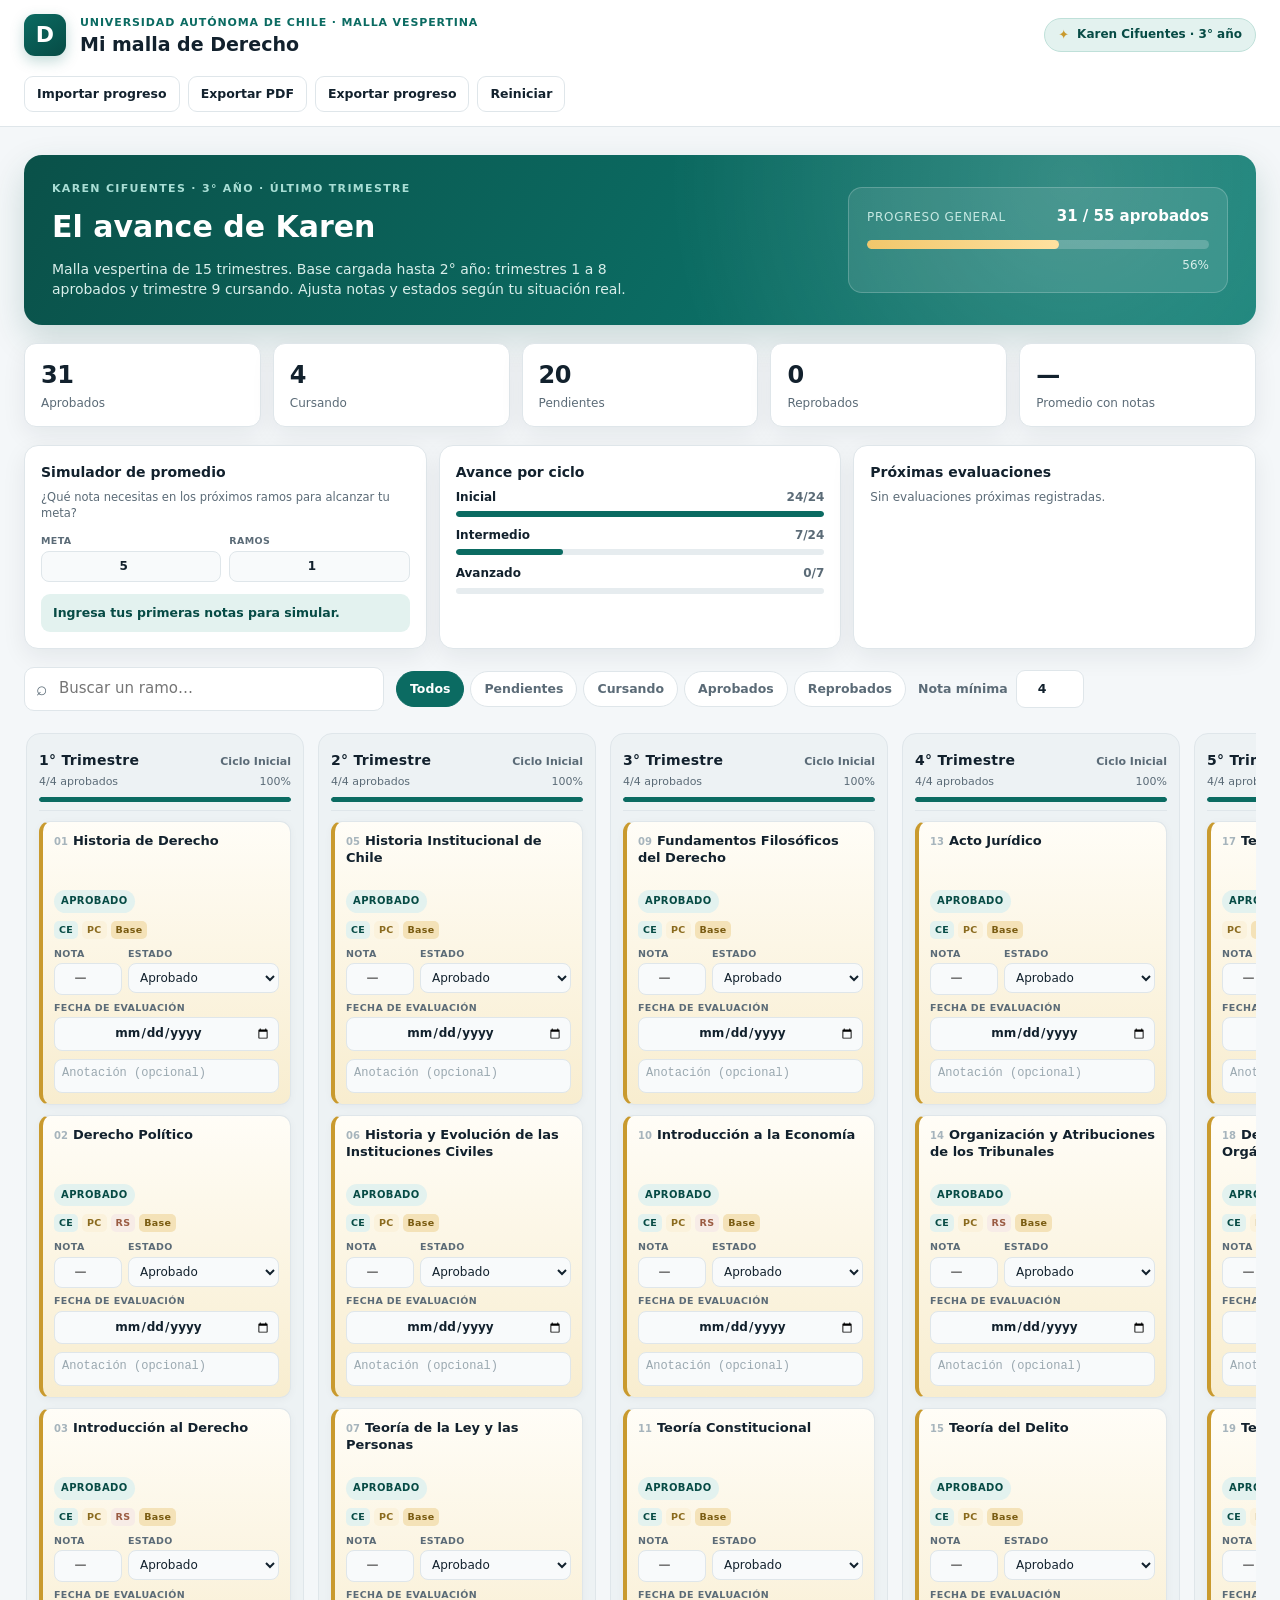
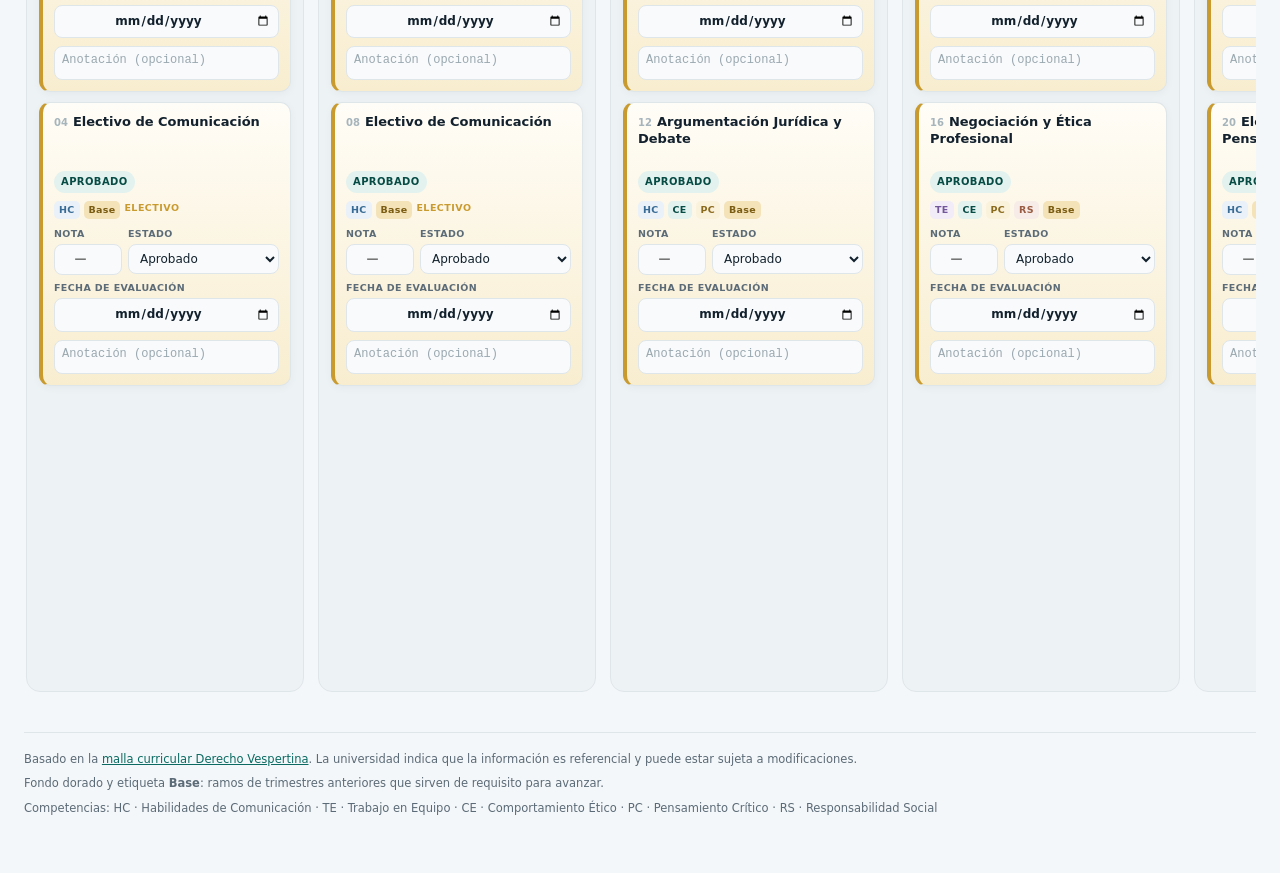
==== commit 12b44386: "Add files via upload" ====
--- a/karen.html
+++ b/karen.html
@@ -3,8 +3,8 @@
 <head>
   <meta charset="utf-8">
   <meta name="viewport" content="width=device-width, initial-scale=1">
-  <meta name="description" content="Seguimiento personal de notas y avance de la malla de Derecho 2025 de la Universidad Autónoma de Chile.">
-  <title>La malla de Karen · Derecho UAutónoma 2025</title>
+  <meta name="description" content="Seguimiento personal de notas y avance de la malla vespertina de Derecho de la Universidad Autónoma de Chile.">
+  <title>La malla de Karen · Derecho UAutónoma</title>
   <style>
 :root {
   --bg: #f4f7f9;
@@ -566,7 +566,7 @@
       <div class="brand">
         <div class="brand-mark" aria-hidden="true">D</div>
         <div>
-          <p class="brand-kicker">Universidad Autónoma de Chile · Malla 2025</p>
+          <p class="brand-kicker">Universidad Autónoma de Chile · Malla Vespertina</p>
           <h1>Mi malla de Derecho</h1>
         </div>
       </div>
@@ -647,7 +647,7 @@
       </label>
     </section>
 
-    <section class="malla" id="malla" aria-label="Malla curricular por semestre"></section>
+    <section class="malla" id="malla" aria-label="Malla curricular por trimestre"></section>
 
     <p class="empty-state" id="empty-state" hidden>No hay ramos que coincidan con tu búsqueda o filtro.</p>
 
@@ -655,11 +655,11 @@
 
     <footer class="footer">
       <p>
-        Basado en la <a href="https://admision.uautonoma.cl/content/uploads/2025/01/Malla-Derecho-2025.pdf" target="_blank" rel="noopener noreferrer">malla curricular Derecho 2025</a>.
+        Basado en la <a href="https://admision.uautonoma.cl/content/uploads/2023/11/malla-derecho-vespertino.pdf" target="_blank" rel="noopener noreferrer">malla curricular Derecho Vespertina</a>.
         La universidad indica que la información es referencial y puede estar sujeta a modificaciones.
       </p>
       <p class="leyenda leyenda-base" id="leyenda-base" hidden>
-        Fondo dorado y etiqueta <strong>Base</strong>: ramos de semestres anteriores que sirven de requisito para avanzar.
+        Fondo dorado y etiqueta <strong>Base</strong>: ramos de trimestres anteriores que sirven de requisito para avanzar.
       </p>
       <p class="leyenda">
         Competencias: HC · Habilidades de Comunicación · TE · Trabajo en Equipo · CE · Comportamiento Ético ·
@@ -676,22 +676,22 @@
 
 const PERFIL = {
   nombre: "Karen Cifuentes",
-  anioTexto: "4° año · 2027",
+  anioTexto: "3° año · último trimestre",
   titulo: "La malla de Karen",
   tituloResumen: "El avance de Karen",
-  chip: "Karen Cifuentes · 4° año",
-  textoHero: "Base cargada hasta 3° año: semestres 1 a 6 marcados como aprobados y semestres 7 y 8 como cursando. Ajusta notas y estados según tu situación real.",
+  chip: "Karen Cifuentes · 3° año",
+  textoHero: "Malla vespertina de 15 trimestres. Base cargada hasta 2° año: trimestres 1 a 8 aprobados y trimestre 9 cursando. Ajusta notas y estados según tu situación real.",
   minima: 4,
-  semestresAprobados: [1, 2, 3, 4, 5, 6],
-  semestresCursando: [7, 8],
-  semestresBase: [1, 2, 3, 4, 5, 6],
-  storageKey: "malla-derecho-2025-karen-cifuentes-v1"
+  semestresAprobados: [1, 2, 3, 4, 5, 6, 7, 8],
+  semestresCursando: [9],
+  semestresBase: [1, 2, 3, 4, 5, 6, 7, 8],
+  storageKey: "malla-derecho-vespertina-karen-cifuentes-v2"
 };
 
 </script>
   <script>
-// Malla curricular Derecho 2025 — Universidad Autónoma de Chile
-// Fuente: https://admision.uautonoma.cl/content/uploads/2025/01/Malla-Derecho-2025.pdf
+// Malla curricular Derecho Vespertina — Universidad Autónoma de Chile
+// Fuente: https://admision.uautonoma.cl/content/uploads/2023/11/malla-derecho-vespertino.pdf
 // La malla indicada por la universidad es referencial y puede estar sujeta a modificaciones.
 
 const COMPETENCIAS = {
@@ -709,10 +709,8 @@
     semestre: 1,
     ciclo: "Inicial",
     cursos: [
-      { id: "historia-derecho", nombre: "Historia del Derecho", tags: ["CE", "PC"] },
-      { id: "historia-evolucion-instituciones-civiles", nombre: "Historia y Evolución de las Instituciones Civiles", tags: ["CE", "PC"] },
+      { id: "historia-derecho", nombre: "Historia de Derecho", tags: ["CE", "PC"] },
       { id: "derecho-politico", nombre: "Derecho Político", tags: ["CE", "PC", "RS"] },
-      { id: "introduccion-economia", nombre: "Introducción a la Economía", tags: ["CE", "PC", "RS"] },
       { id: "introduccion-derecho", nombre: "Introducción al Derecho", tags: ["CE", "PC", "RS"] },
       { id: "electivo-comunicacion-1", nombre: "Electivo de Comunicación", tags: ["HC"], tipo: "Electivo" }
     ]
@@ -722,10 +720,8 @@
     ciclo: "Inicial",
     cursos: [
       { id: "historia-institucional-chile", nombre: "Historia Institucional de Chile", tags: ["CE", "PC"] },
-      { id: "fundamentos-filosoficos-derecho", nombre: "Fundamentos Filosóficos del Derecho", tags: ["CE", "PC"] },
+      { id: "historia-evolucion-instituciones-civiles", nombre: "Historia y Evolución de las Instituciones Civiles", tags: ["CE", "PC"] },
       { id: "teoria-ley-personas", nombre: "Teoría de la Ley y las Personas", tags: ["CE", "PC"] },
-      { id: "teoria-constitucional", nombre: "Teoría Constitucional", tags: ["CE", "PC"] },
-      { id: "argumentacion-juridica-debate", nombre: "Argumentación Jurídica y Debate", tags: ["HC", "CE", "PC"] },
       { id: "electivo-comunicacion-2", nombre: "Electivo de Comunicación", tags: ["HC"], tipo: "Electivo" }
     ]
   },
@@ -733,91 +729,125 @@
     semestre: 3,
     ciclo: "Inicial",
     cursos: [
-      { id: "acto-juridico", nombre: "Acto Jurídico", tags: ["CE", "PC"] },
-      { id: "organizacion-atribuciones-tribunales", nombre: "Organización y Atribuciones de los Tribunales", tags: ["CE", "PC", "RS"] },
-      { id: "derecho-constitucional-organico", nombre: "Derecho Constitucional Orgánico", tags: ["CE", "PC", "RS"] },
-      { id: "teoria-delito", nombre: "Teoría del Delito", tags: ["CE", "PC"] },
-      { id: "negociacion-etica-profesional", nombre: "Negociación y Ética Profesional", tags: ["TE", "CE", "PC", "RS"] },
-      { id: "electivo-desarrollo-pensamiento", nombre: "Electivo de Desarrollo del Pensamiento", tags: ["HC"], tipo: "Electivo" }
+      { id: "fundamentos-filosoficos-derecho", nombre: "Fundamentos Filosóficos del Derecho", tags: ["CE", "PC"] },
+      { id: "introduccion-economia", nombre: "Introducción a la Economía", tags: ["CE", "PC", "RS"] },
+      { id: "teoria-constitucional", nombre: "Teoría Constitucional", tags: ["CE", "PC"] },
+      { id: "argumentacion-juridica-debate", nombre: "Argumentación Jurídica y Debate", tags: ["HC", "CE", "PC"] }
     ]
   },
   {
     semestre: 4,
     ciclo: "Inicial",
     cursos: [
-      { id: "bienes", nombre: "Bienes", tags: ["PC"] },
-      { id: "teoria-proceso", nombre: "Teoría del Proceso", tags: ["PC"] },
-      { id: "derechos-garantias-constitucionales", nombre: "Derechos y Garantías Constitucionales", tags: ["CE", "PC", "RS"] },
-      { id: "derecho-internacional-publico", nombre: "Derecho Internacional Público", tags: ["CE", "PC"] },
-      { id: "teoria-reaccion-penal", nombre: "Teoría de la Reacción Penal", tags: ["CE", "PC", "RS"] },
-      { id: "taller-integracion-1", nombre: "Taller de Integración I", tags: ["PC"], tipo: "Taller" }
+      { id: "acto-juridico", nombre: "Acto Jurídico", tags: ["CE", "PC"] },
+      { id: "organizacion-atribuciones-tribunales", nombre: "Organización y Atribuciones de los Tribunales", tags: ["CE", "PC", "RS"] },
+      { id: "teoria-delito", nombre: "Teoría del Delito", tags: ["CE", "PC"] },
+      { id: "negociacion-etica-profesional", nombre: "Negociación y Ética Profesional", tags: ["TE", "CE", "PC", "RS"] }
     ]
   },
   {
     semestre: 5,
-    ciclo: "Intermedio",
+    ciclo: "Inicial",
     cursos: [
-      { id: "teoria-obligaciones", nombre: "Teoría de las Obligaciones", tags: ["CE", "PC"] },
-      { id: "procedimientos-civiles-cognicion", nombre: "Procedimientos Civiles de Cognición", tags: ["CE", "PC"] },
-      { id: "derecho-individual-trabajo", nombre: "Derecho Individual del Trabajo", tags: ["CE", "PC"] },
-      { id: "delitos-particular-1", nombre: "Delitos en Particular I", tags: ["CE", "PC"] },
-      { id: "electivo-desarrollo-personal", nombre: "Electivo de Desarrollo Personal", tags: ["CE"], tipo: "Electivo" }
+      { id: "teoria-proceso", nombre: "Teoría del Proceso", tags: ["PC"] },
+      { id: "derecho-constitucional-organico", nombre: "Derecho Constitucional Orgánico", tags: ["CE", "PC", "RS"] },
+      { id: "teoria-reaccion-penal", nombre: "Teoría de la Reacción Penal", tags: ["CE", "PC", "RS"] },
+      { id: "electivo-desarrollo-pensamiento", nombre: "Electivo de Desarrollo del Pensamiento", tags: ["HC"], tipo: "Electivo" }
     ]
   },
   {
     semestre: 6,
-    ciclo: "Intermedio",
+    ciclo: "Inicial",
     cursos: [
-      { id: "fuentes-obligaciones", nombre: "Fuentes de las Obligaciones", tags: ["CE", "PC"] },
-      { id: "procedimientos-ejecucion-cautela", nombre: "Procedimientos de Ejecución y Cautela", tags: ["CE", "PC"] },
-      { id: "derecho-mercantil", nombre: "Derecho Mercantil", tags: ["CE", "PC"] },
-      { id: "derecho-colectivo-trabajo-seguridad-social", nombre: "Derecho Colectivo del Trabajo y Seguridad Social", tags: ["CE", "PC"] },
-      { id: "delitos-particular-2", nombre: "Delitos en Particular II", tags: ["CE", "PC"] },
-      { id: "electivo-responsabilidad-social", nombre: "Electivo de Responsabilidad Social", tags: ["RS"], tipo: "Electivo" }
+      { id: "bienes", nombre: "Bienes", tags: ["PC"] },
+      { id: "derechos-garantias-constitucionales", nombre: "Derechos y Garantías Constitucionales", tags: ["CE", "PC", "RS"] },
+      { id: "derecho-internacional-publico", nombre: "Derecho Internacional Público", tags: ["CE", "PC"] },
+      { id: "taller-integracion-1", nombre: "Taller de Integración I", tags: ["PC"] }
     ]
   },
   {
     semestre: 7,
     ciclo: "Intermedio",
     cursos: [
-      { id: "derecho-familia", nombre: "Derecho de Familia", tags: ["CE", "PC"] },
-      { id: "responsabilidad-civil", nombre: "Responsabilidad Civil", tags: ["CE", "PC", "RS"] },
-      { id: "derecho-societario", nombre: "Derecho Societario", tags: ["CE", "PC"] },
-      { id: "derecho-administrativo-1", nombre: "Derecho Administrativo I", tags: ["CE", "PC", "RS"] },
-      { id: "derecho-procesal-penal", nombre: "Derecho Procesal Penal", tags: ["CE", "PC", "RS"] },
-      { id: "taller-litigacion", nombre: "Taller de Litigación", tags: ["HC", "TE", "CE", "PC", "RS"], tipo: "Taller" }
+      { id: "teoria-obligaciones", nombre: "Teoría de las Obligaciones", tags: ["CE", "PC"] },
+      { id: "procedimientos-civiles-cognicion", nombre: "Procedimientos Civiles de Cognición", tags: ["CE", "PC"] },
+      { id: "delitos-particular-1", nombre: "Delitos en Particular I", tags: ["CE", "PC"] }
     ]
   },
   {
     semestre: 8,
-    ciclo: "Avanzado",
+    ciclo: "Intermedio",
     cursos: [
-      { id: "derecho-sucesorio", nombre: "Derecho Sucesorio", tags: ["CE", "PC", "RS"] },
-      { id: "procedimientos-especiales-orales", nombre: "Procedimientos Especiales Orales", tags: ["HC", "CE", "PC"] },
-      { id: "contratacion-mercantil", nombre: "Contratación Mercantil", tags: ["CE", "PC"] },
-      { id: "derecho-administrativo-2", nombre: "Derecho Administrativo II", tags: ["CE", "PC"] },
-      { id: "derecho-tributario-1", nombre: "Derecho Tributario I", tags: ["CE", "PC", "RS"] },
-      { id: "optativo-especialidad-1", nombre: "Optativo de Especialidad I", tags: ["HC", "CE", "PC"], tipo: "Optativo" },
-      { id: "taller-integracion-2", nombre: "Taller de Integración II", tags: ["HC", "TE", "CE", "PC", "RS"], tipo: "Taller" }
+      { id: "fuentes-obligaciones", nombre: "Fuentes de las Obligaciones", tags: ["CE", "PC"] },
+      { id: "derecho-individual-trabajo", nombre: "Derecho Individual del Trabajo", tags: ["CE", "PC"] },
+      { id: "delitos-particular-2", nombre: "Delitos en Particular II", tags: ["CE", "PC"] },
+      { id: "electivo-desarrollo-personal", nombre: "Electivo de Desarrollo Personal", tags: ["CE"], tipo: "Electivo" }
     ]
   },
   {
     semestre: 9,
-    ciclo: "Avanzado",
+    ciclo: "Intermedio",
     cursos: [
-      { id: "recursos", nombre: "Recursos", tags: ["CE", "PC", "RS"] },
-      { id: "seminario-investigacion", nombre: "Seminario de Investigación", tags: ["HC", "CE", "PC", "RS"] },
-      { id: "reorganizacion-liquidacion-patrimonial", nombre: "Reorganización y Liquidación Patrimonial", tags: ["CE", "PC", "RS"] },
-      { id: "derecho-tributario-2", nombre: "Derecho Tributario II", tags: ["CE", "PC", "RS"] },
-      { id: "optativo-especialidad-2", nombre: "Optativo de Especialidad II", tags: ["HC", "CE", "PC", "RS"], tipo: "Optativo" },
-      { id: "clinica-juridica", nombre: "Clínica Jurídica", tags: ["TE", "CE"], tipo: "Clínica" }
+      { id: "procedimientos-ejecucion-cautela", nombre: "Procedimientos de Ejecución y Cautela", tags: ["CE", "PC"] },
+      { id: "derecho-mercantil", nombre: "Derecho Mercantil", tags: ["CE", "PC"] },
+      { id: "derecho-colectivo-trabajo-seguridad-social", nombre: "Derecho Colectivo del Trabajo y Seguridad Social", tags: ["CE", "PC"] },
+      { id: "electivo-responsabilidad-social", nombre: "Electivo de Responsabilidad Social", tags: ["RS"], tipo: "Electivo" }
     ]
   },
   {
     semestre: 10,
+    ciclo: "Intermedio",
+    cursos: [
+      { id: "derecho-familia", nombre: "Derecho de Familia", tags: ["CE", "PC"] },
+      { id: "responsabilidad-civil", nombre: "Responsabilidad Civil", tags: ["CE", "PC", "RS"] },
+      { id: "derecho-societario", nombre: "Derecho Societario", tags: ["CE", "PC"] },
+      { id: "taller-litigacion", nombre: "Taller de Litigación", tags: ["HC", "TE", "CE", "PC", "RS"] }
+    ]
+  },
+  {
+    semestre: 11,
+    ciclo: "Intermedio",
+    cursos: [
+      { id: "derecho-sucesorio", nombre: "Derecho Sucesorio", tags: ["CE", "PC", "RS"] },
+      { id: "contratacion-mercantil", nombre: "Contratación Mercantil", tags: ["CE", "PC"] },
+      { id: "derecho-administrativo-1", nombre: "Derecho Administrativo I", tags: ["CE", "PC", "RS"] },
+      { id: "derecho-procesal-penal", nombre: "Derecho Procesal Penal", tags: ["CE", "PC", "RS"] }
+    ]
+  },
+  {
+    semestre: 12,
+    ciclo: "Intermedio",
+    cursos: [
+      { id: "procedimientos-especiales-orales", nombre: "Procedimientos Especiales Orales", tags: ["HC", "CE", "PC"] },
+      { id: "derecho-administrativo-2", nombre: "Derecho Administrativo II", tags: ["CE", "PC"] },
+      { id: "derecho-tributario-1", nombre: "Derecho Tributario I", tags: ["CE", "PC", "RS"] },
+      { id: "taller-integracion-2", nombre: "Taller de Integración II", tags: ["HC", "TE", "CE", "PC", "RS"] },
+      { id: "optativo-especialidad-1", nombre: "Optativo de Especialidad I", tags: ["HC", "TE", "CE", "PC", "RS"], tipo: "Optativo" }
+    ]
+  },
+  {
+    semestre: 13,
     ciclo: "Avanzado",
     cursos: [
-      { id: "taller-integracion-3", nombre: "Taller de Integración III", tags: ["HC", "TE", "CE", "PC", "RS"], tipo: "Taller" }
+      { id: "reorganizacion-liquidacion-patrimonial", nombre: "Reorganización y Liquidación Patrimonial", tags: ["CE", "PC", "RS"] },
+      { id: "recursos", nombre: "Recursos", tags: ["CE", "PC", "RS"] },
+      { id: "seminario-investigacion-juridica", nombre: "Seminario de Investigación Jurídica", tags: ["HC", "CE", "PC", "RS"] },
+      { id: "derecho-tributario-2", nombre: "Derecho Tributario II", tags: ["CE", "PC", "RS"] },
+      { id: "optativo-especialidad-2", nombre: "Optativo de Especialidad II", tags: ["CE", "PC", "RS"], tipo: "Optativo" }
+    ]
+  },
+  {
+    semestre: 14,
+    ciclo: "Avanzado",
+    cursos: [
+      { id: "taller-integracion-3", nombre: "Taller de Integración III", tags: ["HC", "TE", "CE", "PC", "RS"] }
+    ]
+  },
+  {
+    semestre: 15,
+    ciclo: "Avanzado",
+    cursos: [
+      { id: "clinica-juridica", nombre: "Clínica Jurídica", tags: ["HC", "TE", "CE", "PC", "RS"] }
     ]
   }
 ];
@@ -832,10 +862,12 @@
 const STORAGE_KEY = PERFIL_ACTIVO?.storageKey || "malla-derecho-2025-v1";
 
 const CICLOS = [
-  { nombre: "Inicial", semestres: [1, 2, 3, 4] },
-  { nombre: "Intermedio", semestres: [5, 6, 7] },
-  { nombre: "Avanzado", semestres: [8, 9, 10] }
+  { nombre: "Inicial", semestres: [1, 2, 3, 4, 5, 6] },
+  { nombre: "Intermedio", semestres: [7, 8, 9, 10, 11, 12] },
+  { nombre: "Avanzado", semestres: [13, 14, 15] }
 ];
+
+const PERIODO_LABEL = "Trimestre";
 
 const ESTADOS = {
   pendiente: { label: "Pendiente" },
@@ -1178,10 +1210,10 @@
     const progreso = progresoSemestre(semestre);
 
     return `
-      <section class="semestre" data-semestre="${semestre.semestre}" aria-label="Semestre ${semestre.semestre}">
+      <section class="semestre" data-semestre="${semestre.semestre}" aria-label="${PERIODO_LABEL} ${semestre.semestre}">
         <div class="semestre-head">
           <div class="semestre-title">
-            <h3>${semestre.semestre}° Semestre</h3>
+            <h3>${semestre.semestre}° ${PERIODO_LABEL}</h3>
             <span>Ciclo ${semestre.ciclo}</span>
           </div>
           <div class="semestre-sub">
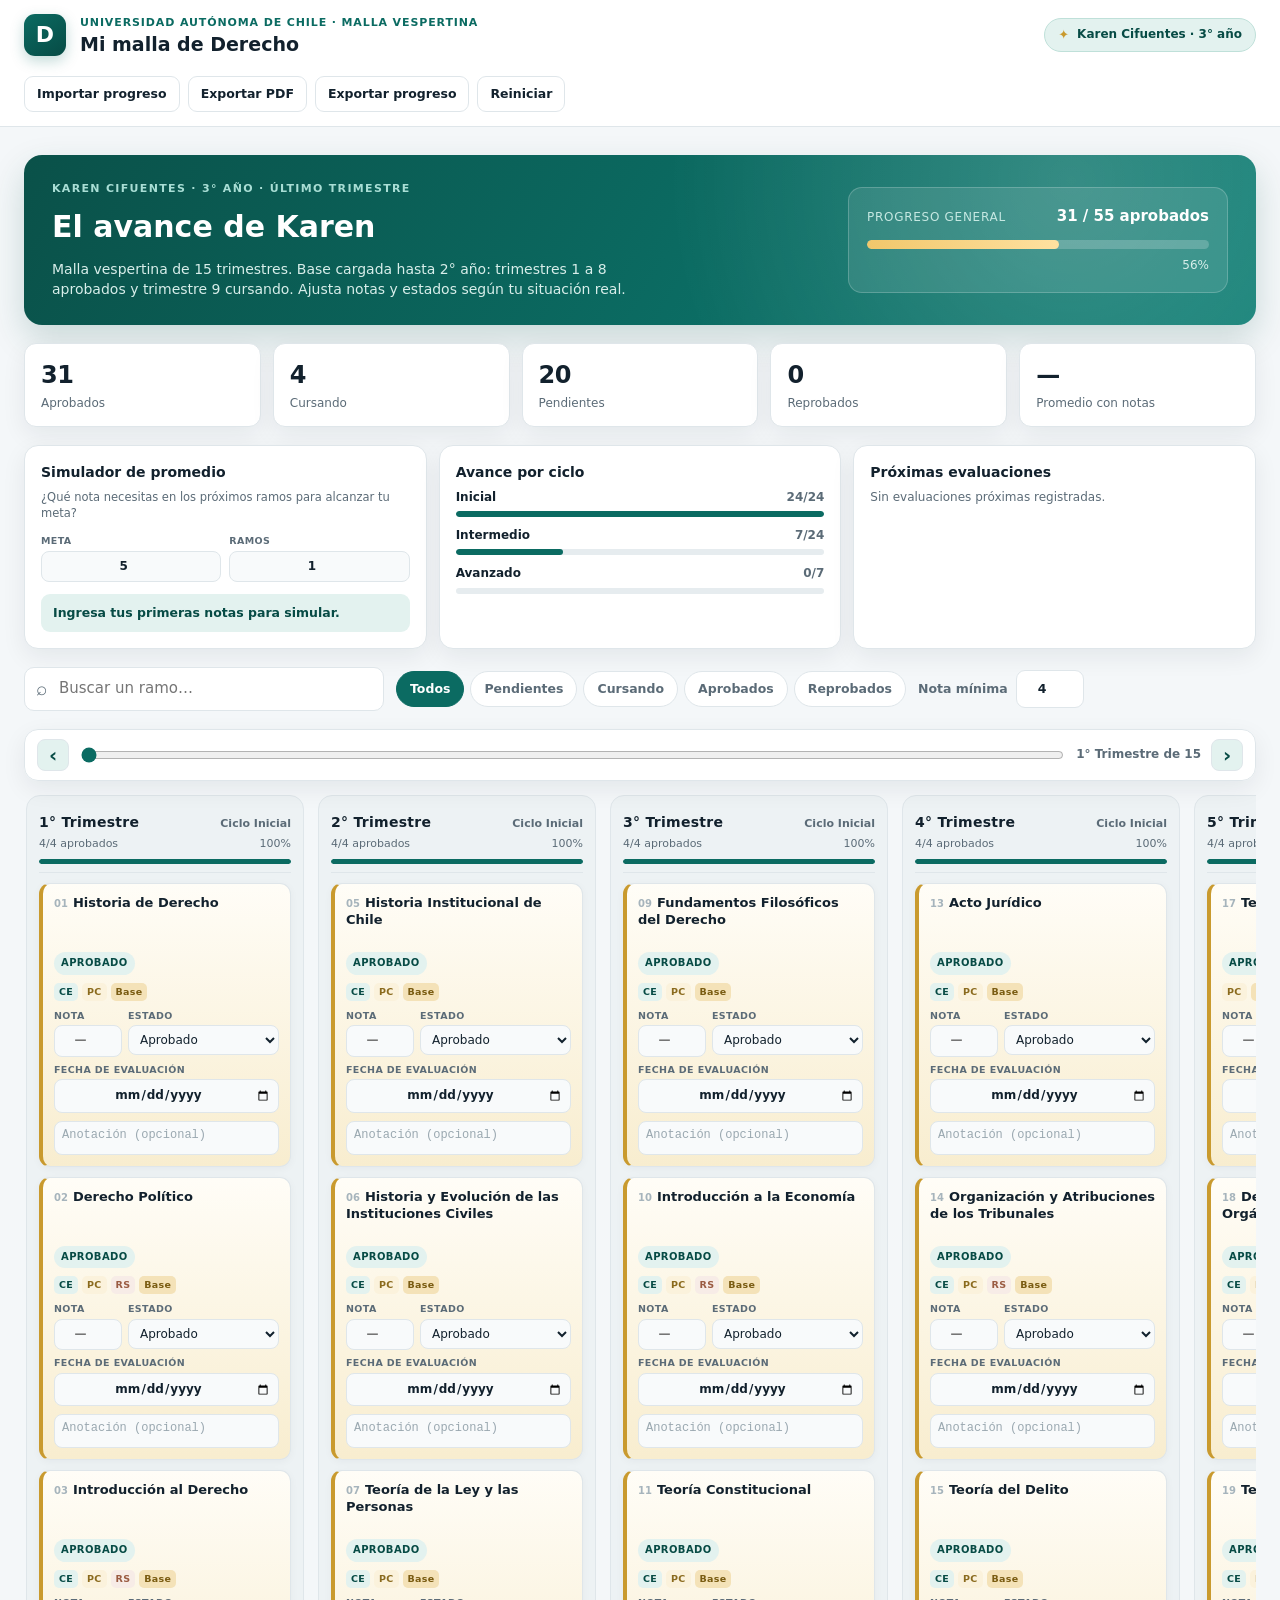
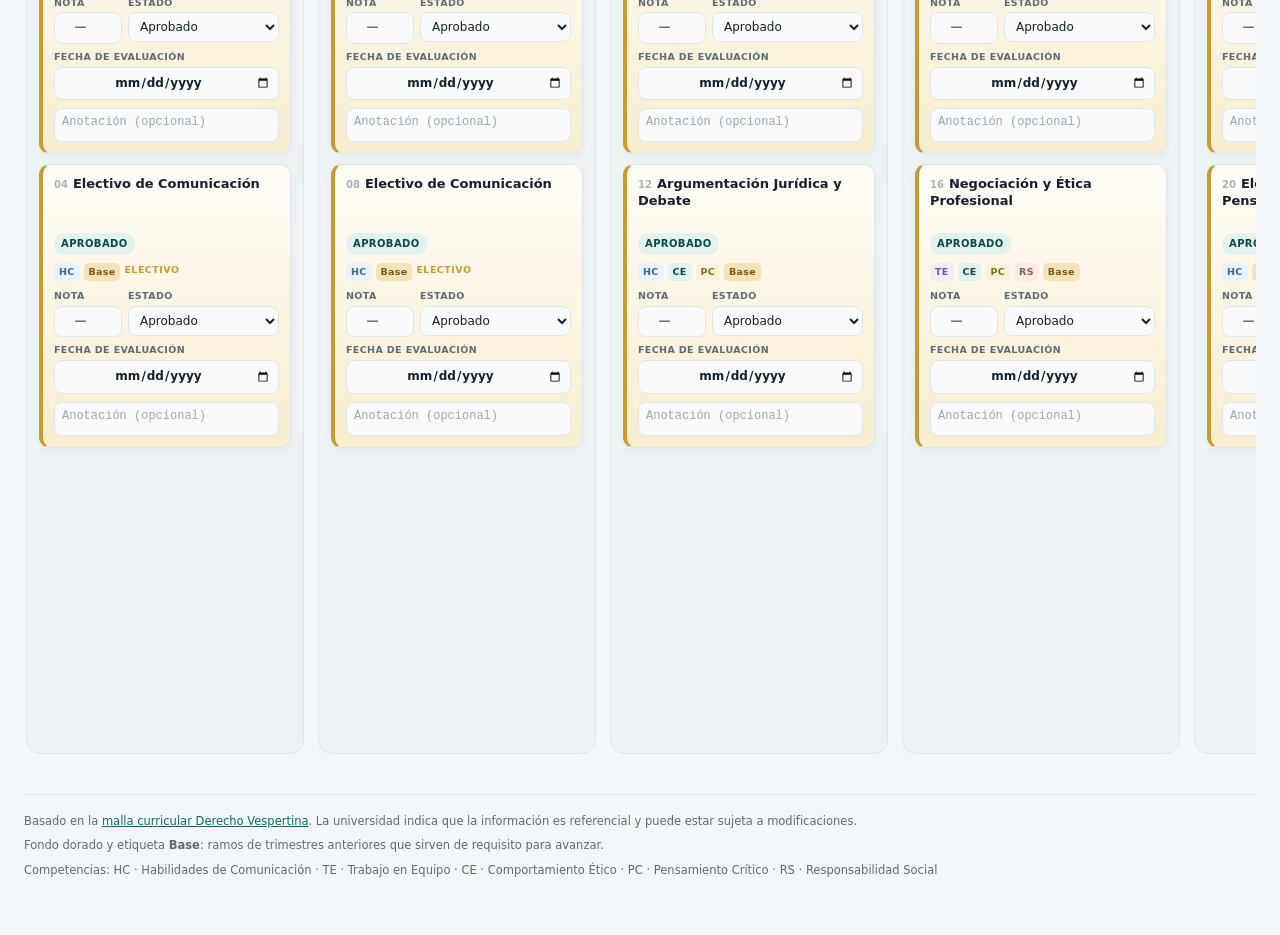
==== commit 241b9399: "Add files via upload" ====
--- a/karen.html
+++ b/karen.html
@@ -321,6 +321,53 @@
   text-align: center;
 }
 
+.malla-nav {
+  position: sticky;
+  top: var(--topbar-h, 74px);
+  z-index: 15;
+  display: flex;
+  align-items: center;
+  gap: 10px;
+  margin: 14px 0 10px;
+  padding: 9px 12px;
+  background: rgba(255, 255, 255, 0.96);
+  backdrop-filter: blur(8px);
+  border: 1px solid var(--line);
+  border-radius: var(--radius);
+  box-shadow: var(--shadow);
+}
+
+.nav-btn {
+  flex: 0 0 auto;
+  width: 32px;
+  height: 32px;
+  border: 1px solid var(--line);
+  border-radius: 8px;
+  background: var(--brand-soft);
+  color: var(--brand-dark);
+  font-size: 20px;
+  line-height: 1;
+  font-weight: 800;
+}
+
+.nav-btn:hover { background: #dcece9; }
+
+#nav-trimestre {
+  flex: 1 1 auto;
+  min-width: 80px;
+  accent-color: var(--brand);
+  cursor: pointer;
+}
+
+.nav-label {
+  flex: 0 0 auto;
+  min-width: 116px;
+  text-align: right;
+  font-size: 12px;
+  font-weight: 700;
+  color: var(--ink-soft);
+}
+
 .malla {
   display: grid;
   grid-auto-flow: column;
@@ -523,7 +570,7 @@
   @page { size: A4 landscape; margin: 10mm; }
 
   body { background: #fff; font-size: 10px; }
-  .topbar, .toolbar, .extras, .toast, .footer a, .curso-controles, .comentario, .semestre-track { display: none !important; }
+  .topbar, .toolbar, .extras, .malla-nav, .toast, .footer a, .curso-controles, .comentario, .semestre-track { display: none !important; }
   main { max-width: none; padding: 0; }
 
   .print-header { display: block; font-size: 18px; font-weight: 800; margin-bottom: 8px; }
@@ -646,6 +693,13 @@
         <input type="number" id="nota-minima" min="1" max="7" step="0.1" value="4" aria-label="Nota mínima de aprobación">
       </label>
     </section>
+
+    <nav class="malla-nav" id="malla-nav" aria-label="Navegación de trimestres">
+      <button type="button" class="nav-btn" id="nav-anterior" aria-label="Trimestre anterior">‹</button>
+      <input type="range" id="nav-trimestre" min="1" max="15" value="1" aria-label="Ir al trimestre">
+      <span class="nav-label" id="nav-label">Trimestre 1 de 15</span>
+      <button type="button" class="nav-btn" id="nav-siguiente" aria-label="Trimestre siguiente">›</button>
+    </nav>
 
     <section class="malla" id="malla" aria-label="Malla curricular por trimestre"></section>
 
@@ -911,6 +965,8 @@
 let busquedaActual = "";
 
 const mallaEl = document.getElementById("malla");
+const navTrimestreEl = document.getElementById("nav-trimestre");
+const navLabelEl = document.getElementById("nav-label");
 const emptyStateEl = document.getElementById("empty-state");
 const busquedaEl = document.getElementById("busqueda");
 const filtrosEl = document.getElementById("filtros");
@@ -1230,6 +1286,44 @@
   emptyStateEl.hidden = visibles > 0;
 }
 
+function seccionesVisibles() {
+  return [...mallaEl.querySelectorAll(".semestre")];
+}
+
+function actualizarNavLabel() {
+  if (!navTrimestreEl || !navLabelEl) return;
+  const secciones = seccionesVisibles();
+  if (!secciones.length) {
+    navLabelEl.textContent = `Sin ${PERIODO_LABEL.toLowerCase()}s`;
+    return;
+  }
+  navTrimestreEl.max = String(secciones.length);
+  const indice = Math.min(Math.max(Number(navTrimestreEl.value) || 1, 1), secciones.length);
+  navTrimestreEl.value = String(indice);
+  navLabelEl.textContent = `${secciones[indice - 1].dataset.semestre}° ${PERIODO_LABEL} de ${MALLA.length}`;
+}
+
+function irATrimestre(valor) {
+  const secciones = seccionesVisibles();
+  if (!secciones.length) return;
+  const indice = Math.min(Math.max(Math.round(valor) || 1, 1), secciones.length);
+  const seccion = secciones[indice - 1];
+  const objetivo = seccion.getBoundingClientRect().left - mallaEl.getBoundingClientRect().left + mallaEl.scrollLeft;
+  mallaEl.scrollTo({ left: objetivo, behavior: "smooth" });
+  navTrimestreEl.value = String(indice);
+  actualizarNavLabel();
+}
+
+function actualizarNav() {
+  if (!navTrimestreEl) return;
+  actualizarNavLabel();
+}
+
+function ajustarOffsetNav() {
+  const topbar = document.querySelector(".topbar");
+  if (topbar) document.documentElement.style.setProperty("--topbar-h", `${topbar.offsetHeight}px`);
+}
+
 function render() {
   const printHeader = document.getElementById("print-header");
   if (printHeader && !printHeader.textContent.trim()) printHeader.textContent = "Mi malla de Derecho";
@@ -1238,6 +1332,7 @@
   renderExtrasHtml();
   renderExtras();
   renderMalla();
+  actualizarNav();
 }
 
 function actualizarTarjeta(card, id) {
@@ -1442,9 +1537,37 @@
   mostrarToast("Progreso reiniciado");
 });
 
+if (navTrimestreEl) {
+  navTrimestreEl.addEventListener("input", (evente) => irATrimestre(Number(evente.target.value)));
+  document.getElementById("nav-anterior").addEventListener("click", () => irATrimestre(Number(navTrimestreEl.value) - 1));
+  document.getElementById("nav-siguiente").addEventListener("click", () => irATrimestre(Number(navTrimestreEl.value) + 1));
+}
+
+let navScrollFrame = 0;
+mallaEl.addEventListener("scroll", () => {
+  cancelAnimationFrame(navScrollFrame);
+  navScrollFrame = requestAnimationFrame(() => {
+    const secciones = seccionesVisibles();
+    if (!secciones.length) return;
+    const izquierda = mallaEl.getBoundingClientRect().left;
+    let indice = 1;
+    secciones.forEach((seccion, i) => {
+      if (seccion.getBoundingClientRect().left <= izquierda + 8) indice = i + 1;
+    });
+    navTrimestreEl.value = String(indice);
+    actualizarNavLabel();
+  });
+}, { passive: true });
+
+window.addEventListener("resize", () => {
+  ajustarOffsetNav();
+  actualizarNav();
+});
+
 aplicarPerfil();
 if (PERFIL_ACTIVO && !localStorage.getItem(STORAGE_KEY)) guardarEstado();
 render();
+ajustarOffsetNav();
 
 </script>
 </body>
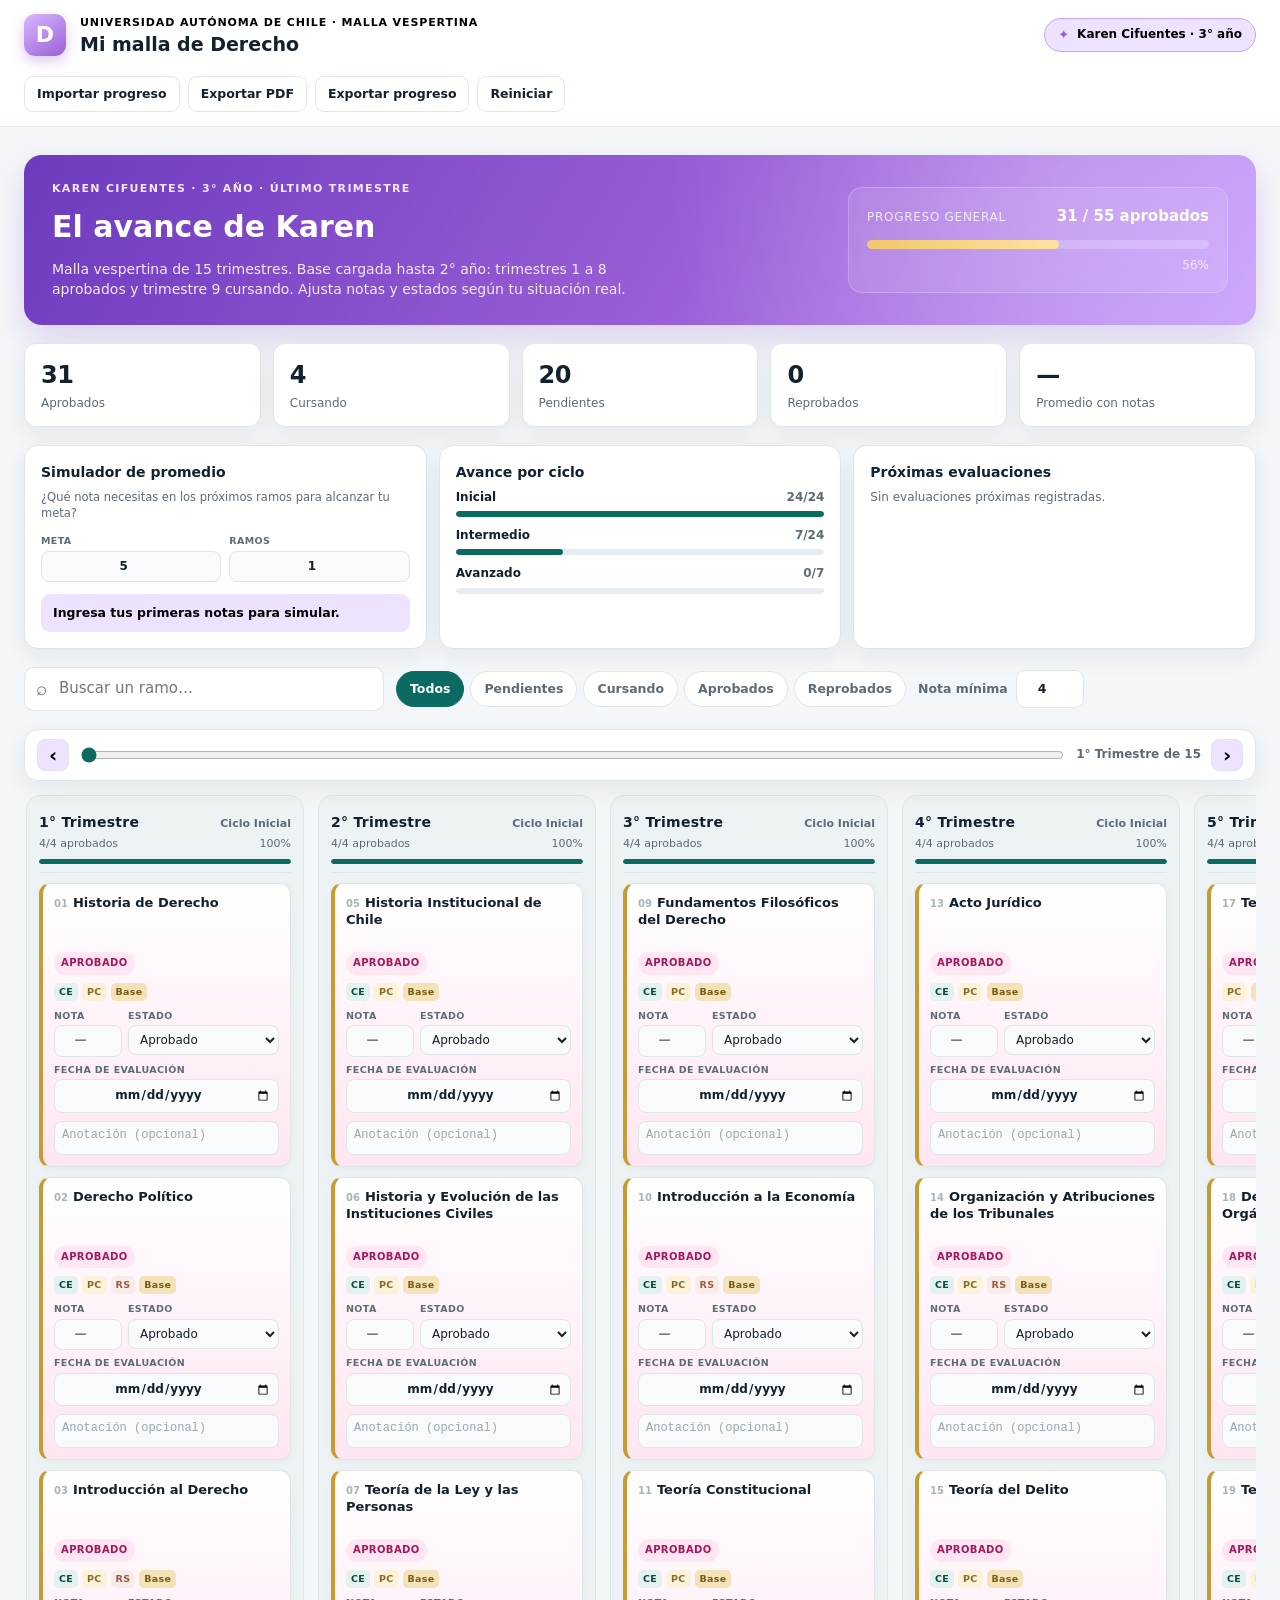
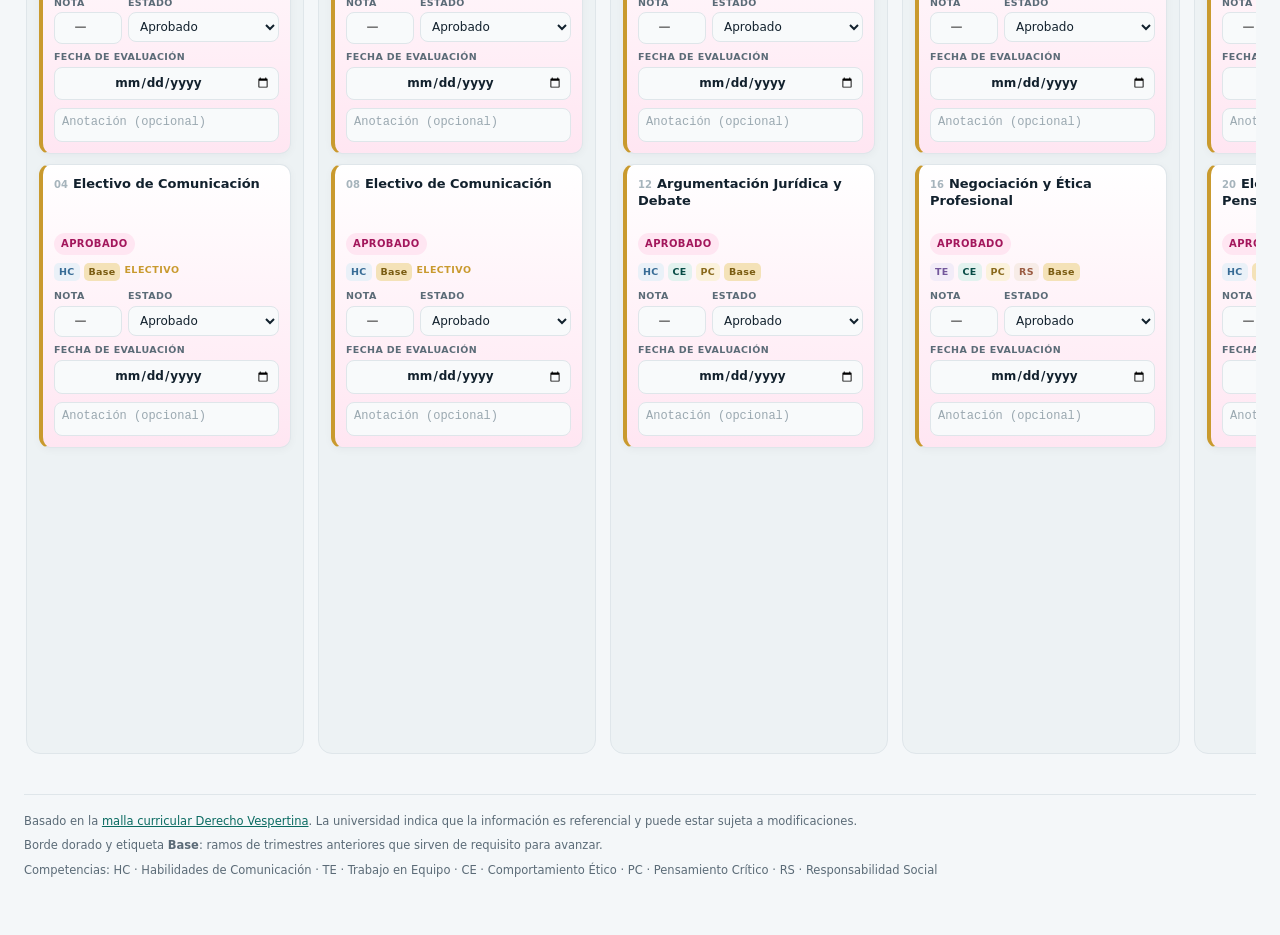
==== commit 1d41228b: "Add files via upload" ====
--- a/karen.html
+++ b/karen.html
@@ -18,6 +18,13 @@
   --brand-soft: #e3f2ef;
   --gold: #c99a2e;
   --gold-soft: #fbf2dc;
+  --lila: #d9b8ff;
+  --pink: #e85c9f;
+  --pink-soft: #ffe6f2;
+  --pink-dark: #a3175c;
+  --purple: #7b3fc3;
+  --purple-soft: #eee3ff;
+  --purple-dark: #5b2a9e;
   --danger: #b4473f;
   --danger-soft: #fae9e7;
   --blue: #2f6f9e;
@@ -69,13 +76,13 @@
   width: 42px;
   height: 42px;
   border-radius: 11px;
-  background: linear-gradient(145deg, var(--brand), var(--brand-dark));
+  background: linear-gradient(145deg, #d9b8ff, #9a5fd6);
   color: #fff;
   display: grid;
   place-items: center;
   font-weight: 800;
   font-size: 22px;
-  box-shadow: 0 5px 14px rgba(11, 107, 98, 0.25);
+  box-shadow: 0 5px 14px rgba(123, 63, 195, 0.28);
 }
 
 .brand-kicker {
@@ -83,7 +90,7 @@
   font-size: 11px;
   letter-spacing: 0.08em;
   text-transform: uppercase;
-  color: var(--brand);
+  color: #000;
   font-weight: 700;
 }
 
@@ -93,9 +100,9 @@
   display: flex;
   align-items: center;
   gap: 8px;
-  background: var(--brand-soft);
-  color: var(--brand-dark);
-  border: 1px solid #bfe0d9;
+  background: #eee3ff;
+  color: #000;
+  border: 1px solid #c9a1ff;
   border-radius: 999px;
   padding: 7px 13px;
   font-size: 12px;
@@ -104,7 +111,7 @@
 
 .perfil-chip::before {
   content: "✦";
-  color: var(--gold);
+  color: #8e5fd8;
   font-size: 13px;
 }
 
@@ -139,9 +146,9 @@
   border-radius: 18px;
   color: #fff;
   background:
-    radial-gradient(circle at 85% 15%, rgba(255, 255, 255, 0.16), transparent 38%),
-    linear-gradient(120deg, #0a5149, #0b6b62 55%, #128076);
-  box-shadow: 0 14px 34px rgba(7, 75, 69, 0.18);
+    radial-gradient(circle at 85% 15%, rgba(255, 255, 255, 0.18), transparent 38%),
+    linear-gradient(120deg, #6d3bbf, #9a5fd6 55%, #c9a1ff);
+  box-shadow: 0 14px 34px rgba(123, 63, 195, 0.2);
 }
 
 .eyebrow {
@@ -149,12 +156,12 @@
   font-size: 11px;
   letter-spacing: 0.12em;
   text-transform: uppercase;
-  color: #a9ded5;
+  color: #f3e8ff;
   font-weight: 700;
 }
 
 .hero h2 { margin: 0 0 10px; font-size: clamp(22px, 3vw, 30px); }
-.hero-text { margin: 0; max-width: 620px; color: #d8eeea; font-size: 14px; }
+.hero-text { margin: 0; max-width: 620px; color: #f3e8ff; font-size: 14px; }
 
 .progress-card {
   background: rgba(255, 255, 255, 0.1);
@@ -171,7 +178,7 @@
   margin-bottom: 12px;
 }
 
-.progress-label { color: #c6e8e2; font-size: 12px; text-transform: uppercase; letter-spacing: 0.06em; }
+.progress-label { color: #f3e8ff; font-size: 12px; text-transform: uppercase; letter-spacing: 0.06em; }
 .progress-head strong { font-size: 15px; }
 
 .progress-track {
@@ -189,7 +196,7 @@
   transition: width 0.35s ease;
 }
 
-.progress-pct { display: block; margin-top: 8px; font-size: 12px; color: #d8eeea; text-align: right; }
+.progress-pct { display: block; margin-top: 8px; font-size: 12px; color: #f3e8ff; text-align: right; }
 
 .stats {
   display: grid;
@@ -235,8 +242,8 @@
   margin: 12px 0 0;
   padding: 10px 12px;
   border-radius: 9px;
-  background: var(--brand-soft);
-  color: var(--brand-dark);
+  background: #eee3ff;
+  color: #000;
   font-size: 12.5px;
   font-weight: 600;
 }
@@ -343,14 +350,14 @@
   height: 32px;
   border: 1px solid var(--line);
   border-radius: 8px;
-  background: var(--brand-soft);
-  color: var(--brand-dark);
+  background: #eee3ff;
+  color: #000;
   font-size: 20px;
   line-height: 1;
   font-weight: 800;
 }
 
-.nav-btn:hover { background: #dcece9; }
+.nav-btn:hover { background: #d9b8ff; }
 
 #nav-trimestre {
   flex: 1 1 auto;
@@ -424,11 +431,13 @@
   min-height: 218px;
 }
 
-.curso.aprobado { border-left-color: var(--brand); background: linear-gradient(180deg, #fff, #f6fbfa); }
-.curso.cursando { border-left-color: var(--blue); background: linear-gradient(180deg, #fff, #f6fafd); }
+.curso.aprobado { border-left-color: var(--pink); background: linear-gradient(180deg, #fff, var(--pink-soft)); }
+.curso.cursando { border-left-color: var(--purple); background: linear-gradient(180deg, #fff, var(--purple-soft)); }
+.curso.pendiente { background: #fff; }
 .curso.reprobado { border-left-color: var(--danger); background: linear-gradient(180deg, #fff, #fdf7f6); }
-.curso.requisito { border-left-color: var(--gold); background: linear-gradient(180deg, #fffdf7, #fbf1d9); }
-.curso.requisito.aprobado { background: linear-gradient(180deg, #fffdf7, #f8edcf); }
+.curso.requisito { border-left-color: var(--gold); }
+.curso.requisito.aprobado { border-left-color: var(--gold); background: linear-gradient(180deg, #fff, var(--pink-soft)); }
+.curso.requisito.cursando { border-left-color: var(--gold); background: linear-gradient(180deg, #fff, var(--purple-soft)); }
 
 .curso-top { display: flex; flex-direction: column; align-items: flex-start; gap: 6px; }
 .curso-nombre {
@@ -455,8 +464,9 @@
   white-space: nowrap;
 }
 
-.estado.aprobado { background: var(--brand-soft); color: var(--brand-dark); }
-.estado.cursando { background: var(--blue-soft); color: var(--blue); }
+.estado.pendiente { background: #fff; color: #7b8790; box-shadow: inset 0 0 0 1px var(--line); }
+.estado.aprobado { background: var(--pink-soft); color: var(--pink-dark); }
+.estado.cursando { background: var(--purple-soft); color: var(--purple-dark); }
 .estado.reprobado { background: var(--danger-soft); color: var(--danger); }
 
 .tags { display: flex; gap: 4px; flex-wrap: wrap; }
@@ -713,7 +723,7 @@
         La universidad indica que la información es referencial y puede estar sujeta a modificaciones.
       </p>
       <p class="leyenda leyenda-base" id="leyenda-base" hidden>
-        Fondo dorado y etiqueta <strong>Base</strong>: ramos de trimestres anteriores que sirven de requisito para avanzar.
+        Borde dorado y etiqueta <strong>Base</strong>: ramos de trimestres anteriores que sirven de requisito para avanzar.
       </p>
       <p class="leyenda">
         Competencias: HC · Habilidades de Comunicación · TE · Trabajo en Equipo · CE · Comportamiento Ético ·
